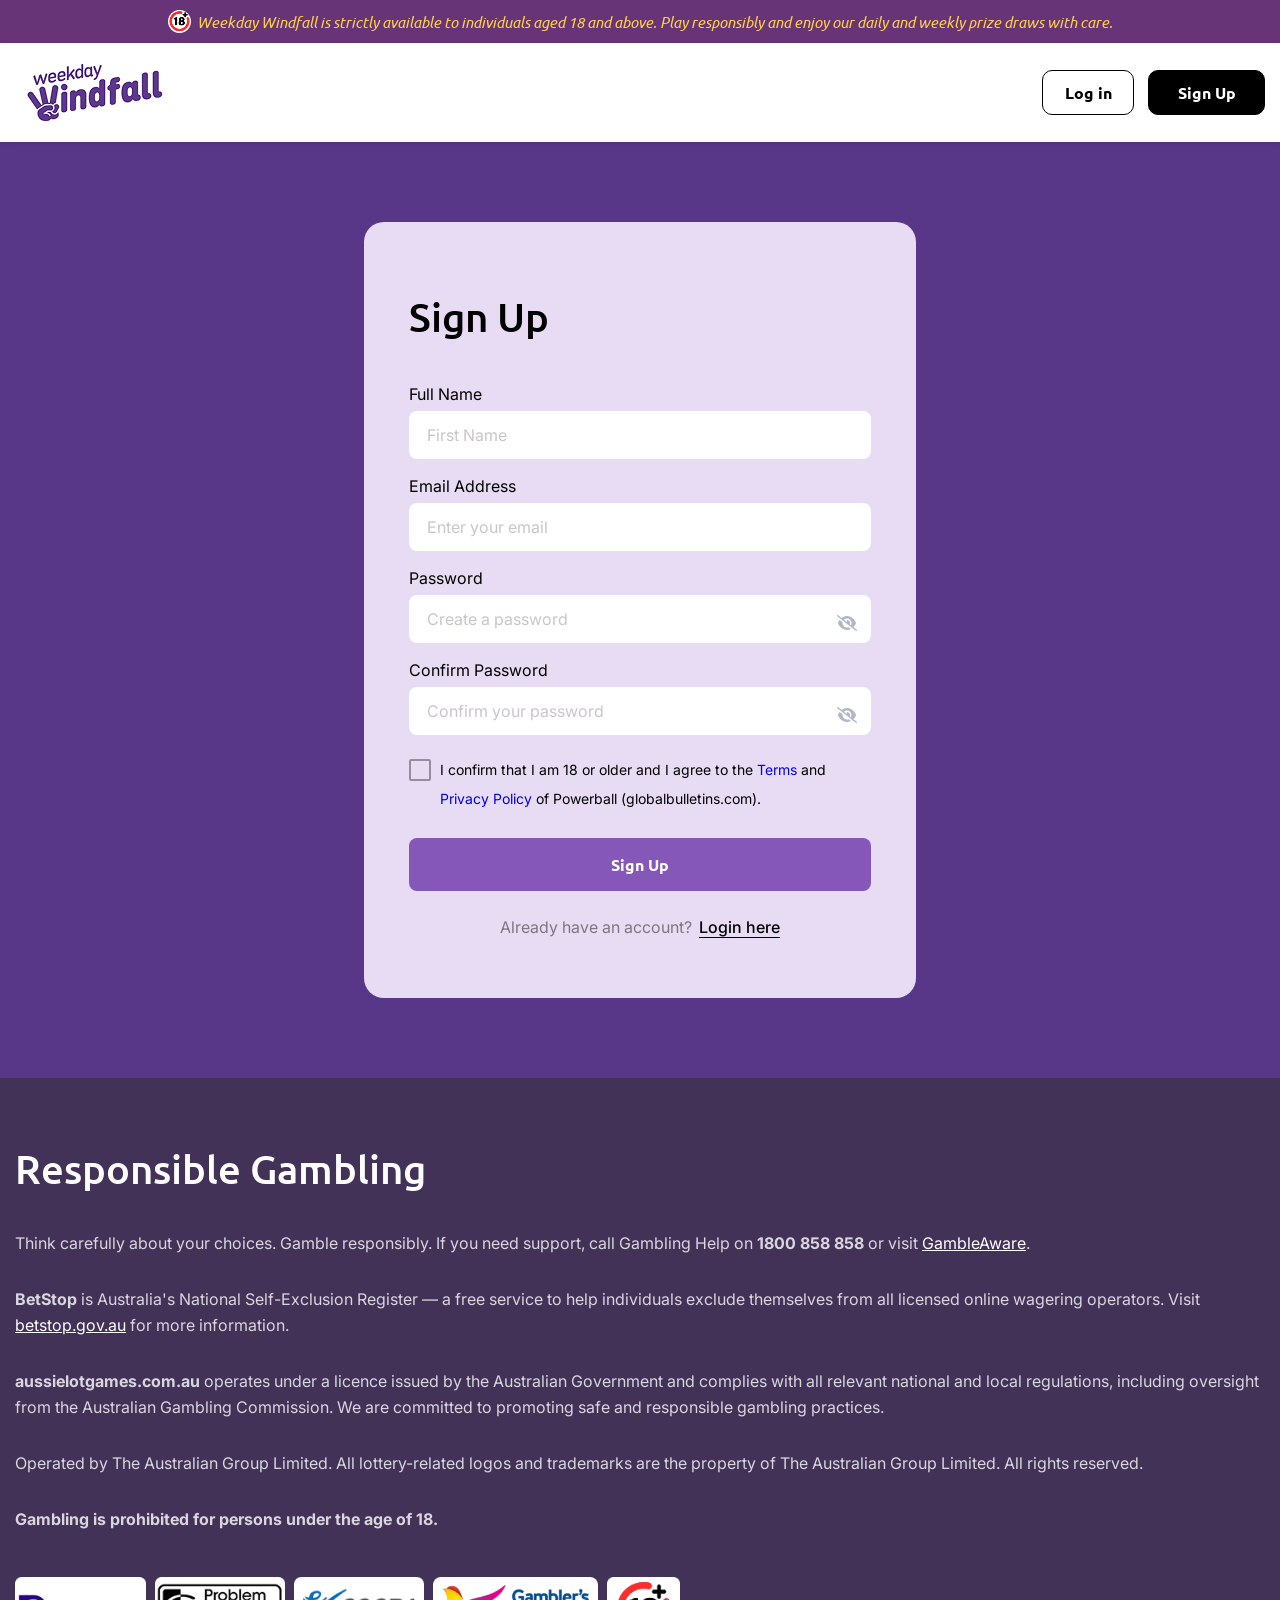
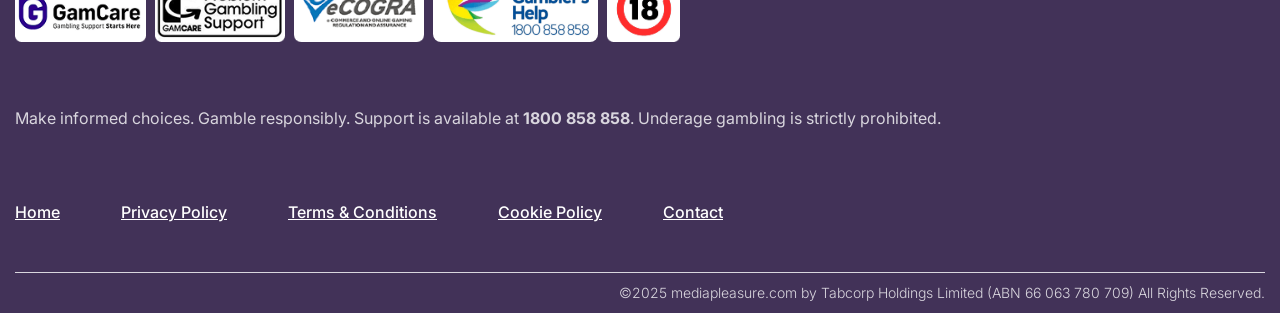
==== register.html @ 14fd894d "first commit" ====
<!DOCTYPE html>
<html lang="en">
	<head>
		<meta charset="UTF-8">
		<meta http-equiv="X-UA-Compatible" content="IE=edge">
		<meta name="viewport" content="width=device-width, initial-scale=1, shrink-to-fit=no">
		<meta name="title" content="Sign Up for Weekday Windfall | Join and Win Daily at MediaPleasure.com">
		<meta name="description" content="Create your Weekday Windfall account on MediaPleasure.com to start winning daily prizes and weekly jackpots. Signing up is easy and takes just a minute!">
		<meta name="keywords" content="Sign up, Join Weekday Windfall, Media Pleasure registration, create account, win daily prizes, weekly jackpots, online lucky draws, instant rewards">
		<meta name="author" content="Media Pleasure Team">
		<meta name="robots" content="index, follow">
		<meta name="language" content="English">
		<meta name="designer" content="Media Pleasure Team - info@mediapleasure.com">
		<meta property="og:type" content="website">
		<meta property="og:url" content="https://mediapleasure.com/signup">
		<meta property="og:title" content="Sign Up for Weekday Windfall | Join and Win Daily at MediaPleasure.com">
		<meta property="og:description" content="Register now and start playing Weekday Windfall to enjoy daily wins and weekly jackpots. Your next big prize could be just a click away!">
		<meta property="og:image" content="https://mediapleasure.com/img/og-image.png">
		<meta name="twitter:card" content="summary_large_image">
		<meta name="twitter:url" content="https://mediapleasure.com/signup">
		<meta name="twitter:title" content="Sign Up for Weekday Windfall | Join and Win Daily at MediaPleasure.com">
		<meta name="twitter:description" content="Join the fun at MediaPleasure.com! Sign up now for Weekday Windfall and enjoy exciting prizes every day.">
		<meta name="twitter:image" content="https://mediapleasure.com/img/og-image.png">
		<title>Sign Up for Weekday Windfall | Join and Win Daily at MediaPleasure.com</title>
		<link rel="shortcut icon" href="img/favicon.png" type="image/x-icon">
		<link rel="stylesheet" href="style.css">
		<link rel="stylesheet" href="css/responsive.css">
	</head>	
	<body>
		<section class="topheader-area">
			<div class="topheader-part">
				<div class="topheader-left">
					<p>
						<img src="img/logo18+.png" alt="18+ icon - Age restriction warning for Weekday Windfall" />
						Weekday Windfall is strictly available to individuals aged 18 and above. Play responsibly and enjoy our daily and weekly prize draws with care.
					</p>
				</div>
			</div>
		</section>
		<header class="header-area">
			<div class="container">
				<div class="header-part">
					<div class="header-logo">
						<a href="index.html"><img src="img/logo.png" alt="Weekday Windfall Official Logo" /></a>
					</div>
					<div class="header-btn">
						<ul>
							<li><a href="logIn.html" title="Access your Weekday Windfall account">Log in</a></li>
							<li><a href="register.html" title="Create a new Weekday Windfall account">Sign Up</a></li>
						</ul>
					</div>
				</div>
			</div>
		</header>
		<section class="form-area">
			<div class="container">
				<div class="formbox">
					<div class="formheading">
					  <h2>Sign Up</h2>
					</div>
				  
					<div class="formpart">
					  <form action="#" method="POST" id="registrationForm">
							<div class="fromitems">
								<div class="fromitem">
								<h5>Full Name</h5>
								<input type="text" name="first name" placeholder="First Name">
							</div>

						  <div class="fromitem">
							<h5>Email Address</h5>
							<input type="email" name="email" id="email" placeholder="Enter your email" required>
						  </div>
						  
						  <h5>Password</h5>
						  <div class="password-container">
							<input type="password" id="passwordInput" placeholder="Create a password" required>
							<button type="button" class="toggle-password" onclick="togglePassword('passwordInput', 'eyeIcon1')">
							  <img id="eyeIcon1" src="img/eyeclose.svg" alt="Show Password">
							</button>
						  </div>
				  
						  <h5>Confirm Password</h5>
						  <div class="password-container">
							<input type="password" id="confirmPasswordInput" placeholder="Confirm your password" required>
							<button type="button" class="toggle-password" onclick="togglePassword('confirmPasswordInput', 'eyeIcon2')">
							  <img id="eyeIcon2" src="img/eyeclose.svg" alt="Show Password">
							</button>
						  </div>
						</div>
				  
						<div class="maincheckbox">
						  <label class="checkboxpart">
							I confirm that I am 18 or older and I agree to the 
							<a href="terms.html" target="_blank">Terms</a> and 
							<a href="privacy-policy.html" target="_blank">Privacy Policy</a> of Powerball (globalbulletins.com).
							<input type="checkbox" id="termsCheckbox" required>
							<span class="checkmark"></span>
						  </label>
						</div>
				  
						<div class="fromitem2">
						  <input type="submit" value="Sign Up" id="submitButton" disabled>
						</div><div class="fromitem3">
							<h6>Already  have an account? <a href="logIn.html">Login here</a></h6>
						</div>
					  </form>
					</div>
				</div>
			</div>
		</section>
		<footer class="footer-area">
			<div class="container">
				<div class="footer-part">
		
					<div class="responsiblegambling-part">
						<h2>Responsible Gambling</h2>
						<p>Think carefully about your choices. Gamble responsibly. If you need support, call Gambling Help on <strong>1800 858 858</strong> or visit <a href="https://responsiblegambling.vic.gov.au" target="_blank" rel="noopener">GambleAware</a>.</p>
						<p><strong>BetStop</strong> is Australia's National Self-Exclusion Register — a free service to help individuals exclude themselves from all licensed online wagering operators. Visit <a href="https://www.betstop.gov.au" target="_blank" rel="noopener">betstop.gov.au</a> for more information.</p>
						<p><strong>aussielotgames.com.au</strong> operates under a licence issued by the Australian Government and complies with all relevant national and local regulations, including oversight from the Australian Gambling Commission. We are committed to promoting safe and responsible gambling practices.</p>
						<p>Operated by The Australian Group Limited. All lottery-related logos and trademarks are the property of The Australian Group Limited. All rights reserved.</p>
						<p><strong>Gambling is prohibited for persons under the age of 18.</strong></p>
					</div>
		
					<div class="footerlogos">
						<ul>
							<li><a href="https://www.gambleaware.org/" target="_blank" rel="noopener"><img src="img/footerlogo3.png" alt="GambleAware Logo" /></a></li>
							<li><a href="https://www.gamcare.org.uk/" target="_blank" rel="noopener"><img src="img/footerlogo2.png" alt="GamCare Logo" /></a></li>
							<li><a href="https://ecogra.org/" target="_blank" rel="noopener"><img src="img/footerlogo5.png" alt="eCOGRA Certified" /></a></li>
							<li><a href="https://gamblershelp.com.au/" target="_blank" rel="noopener"><img src="img/Gamblers-Help.png" alt="Gambler's Help" style="border-radius: 8px;" /></a></li>
							<li><a><img src="img/footerlogo1.png" alt="Main Logo" /></a></li>
						</ul>
					</div> <br><br><br>
		
					<div class="responsiblegambling-part">
						<p>Make informed choices. Gamble responsibly. Support is available at <strong>1800 858 858</strong>. Underage gambling is strictly prohibited.</p>
					</div>
		
					<div class="footer-nav">
						<ul>
							<li><a href="index.html">Home</a></li>
							<li><a href="privacypolicy.html">Privacy Policy</a></li>
							<li><a href="terms&conditions.html">Terms & Conditions</a></li>
							<li><a href="cookiepolicy.html">Cookie Policy</a></li>
							<li><a href="mailto:info@mediapleasure.com">Contact</a></li>
						</ul>
					</div>
		
				</div>
		
				<div class="footer-copyright">
					<p>©2025 mediapleasure.com by Tabcorp Holdings Limited (ABN 66 063 780 709) All Rights Reserved.</p>
				</div>
			</div>
		</footer>
		<script src="https://cdnjs.cloudflare.com/ajax/libs/jquery/3.7.1/jquery.js"></script>
		<script src="js/scripts.js"></script>
		<script>
		function togglePassword(inputId, iconId) {
		const passwordInput = document.getElementById(inputId);
		const eyeIcon = document.getElementById(iconId);
		if (passwordInput.type === "password") {
		passwordInput.type = "text";
		eyeIcon.src = "img/eye.svg";  // Change to "eyeclose.svg"
		} else {
		passwordInput.type = "password";
		eyeIcon.src = "img/eyeclose.svg";  // Change back to "eye.svg"
		}
		}
		</script>
		<script>
			// Toggle password visibility
			function togglePassword(inputId, iconId) {
				const passwordInput = document.getElementById(inputId);
				const eyeIcon = document.getElementById(iconId);
				if (passwordInput.type === "password") {
					passwordInput.type = "text";
					eyeIcon.src = "img/eye.svg";  // Change to "eye.svg"
				} else {
					passwordInput.type = "password";
					eyeIcon.src = "img/eyeclose.svg";  // Change back to "eyeclose.svg"
				}
			}
		
			// Enable/Disable submit button based on form validation
			document.getElementById('registrationForm').addEventListener('input', function() {
				const email = document.getElementById('email').value;
				const password = document.getElementById('passwordInput').value;
				const confirmPassword = document.getElementById('confirmPasswordInput').value;
				const termsChecked = document.getElementById('termsCheckbox').checked;
				const submitButton = document.getElementById('submitButton');
		
				// Enable submit button only if:
				// - Email is valid
				// - Passwords match
				// - Terms checkbox is checked
				if (email && password && confirmPassword && password === confirmPassword && termsChecked) {
					submitButton.disabled = false;
				} else {
					submitButton.disabled = true;
				}
			});
		
			// Form submission redirect to the home page
			document.getElementById('registrationForm').addEventListener('submit', function(event) {
				event.preventDefault();  // Prevent default form submission
				window.location.href = "index.html";  // Redirect to the home page
			});
		</script>
		
	</body>
</html>
---- style.css ----
@import url('https://fonts.googleapis.com/css2?family=Inter:ital,opsz,wght@0,14..32,100..900;1,14..32,100..900&family=Ubuntu:ital,wght@0,300;0,400;0,500;0,700;1,300;1,400;1,500;1,700&display=swap');

* {
    padding: 0;
    margin: 0;
    list-style-type: none;
}

body {	
    font-family: "Ubuntu", sans-serif;
    font-size: 16px;
    font-weight: 400;    
	background: #fff;
	color: #333333;	
}

a,a:hover {
    text-decoration: none;
}

ul {
    list-style-type: none;
    padding: 0;
    margin: 0;
}

::selection {
    color: white; 
    background: #ff7675;
}

::-webkit-selection {
    color: white; 
    background: #ff7675;
}

::-moz-selection {
    color: white; 
    background: #ff7675;
}


/*--- topheader-area start ---*/
.topheader-area {
   background-color: #663477;
   padding: 10px 0;
}


.topheader-left {
    display: flex;
    align-items: center;
    justify-content: center;   
}

.topheader-left p {

color: #FFCF4A;

font-size: 15px;

margin: 0;

font-weight: 500;

text-align: center;

display: flex;

align-items: center;

justify-content: center;

font-style: italic;
}

.topheader-left p img {
    width: 23px;
    height: 23px;
    display: block;
    margin-right: 6px;
}


/*--- header-area start ---*/
.header-area {
    background-color: #fff;
    padding: 7px 0;
    position: relative;
    box-shadow: 0px 2px 5px rgba(0, 0, 0, 0.1);
}

.header-part {
    display: flex;
    align-items: center;
    justify-content: space-between;
}

.header-logo img {
    display: block;
    max-width: 100%;
}


.header-btn ul {
    padding: 0;
    margin: 0;
    list-style-type: none;
    text-align: right;
}

.header-btn ul li {
    display: inline-block;
    padding-left: 10px;
}


.header-btn ul li:nth-child(1) a {
    color: #000000;
    font-size: 16px;
    font-weight: bold;
    width: 90px;
    height: 43px;
    display: block;
    background-color: #00000000;
    border: 1px solid #000;
    text-align: center;
    line-height: 43px;
    border-radius: 10px;
    transition: 0.3s all ease;
}

.header-btn ul li:nth-child(1) a:hover {
    background-color: #000;
    color: #fff;
}


.header-btn ul li:nth-child(2) a {
    color: #fff;
    font-size: 16px;
    font-weight: bold;
    width: 115px;
    height: 43px;
    display: block;
    background-color: #000000;
    border: 1px solid #000000;
    text-align: center;
    line-height: 43px;
    border-radius: 10px;
    transition: 0.3s all ease;
}

.header-btn ul li:nth-child(2) a:hover {
    background-color: #8457b9;
    color: #fff;
    border: 1px solid #8457b9;
}



.container {
    max-width: 1280px;
    display: block;
    margin: auto;
    padding: 0 15px;
}

.topbg {
    position: absolute;
    right: 0;
    top: 0;
    max-width: 100%;   
}


.header-btn {
    position: relative;
    z-index: 9999;
}


/*--- hero-area start --*/
.hero-area {
  background-color: #fff;
  padding: 80px 0;
}

.heropartbg {
    background-image: url("img/bgheroimg.png");
    background-repeat: no-repeat;
    background-size: cover;
    background-position: center;
    border-radius: 30px;
}

.heropart {
    background-image: url("img/heroimg.png");
    background-repeat: no-repeat;
    background-size: cover;
    background-position: center;
    padding: 60px;
    padding-top: 80px;
    border-radius: 30px;
    text-align: center;
}

.heropart h1 {
    color: #262626;
    font-size: 70px;
    font-weight: 500;
    margin: 0;
    line-height: 84px;
    padding-bottom: 40px;
    background: linear-gradient(to right, #e2e2e2 0%, #dedede 33%, #dedede 100%);
    -webkit-background-clip: text;
    -webkit-text-fill-color: transparent;

}

.heropart p {
     font-family: "Inter", sans-serif;
    color: #fff;
    font-size: 16px;
    font-weight: 300;
    margin: 0;
    line-height: 32px;
}


.heropart a {
    color: #FFFFFF;
    font-size: 16px;
    font-weight: 600;
    text-transform: capitalize;
    padding: 16px 41px;
    display: inline-block;
    border-radius: 10px;
    margin-top: 50px;
    transition: 0.3s all ease;
    background: linear-gradient(106.96deg, #A56DE9 6.63%, #64438C 151.78%);  
}

.heropart a:hover {
    background: linear-gradient(106.96deg, #000 6.63%, #000 151.78%);
    color: #fff;  
}


/*--- footer-area start --*/
.footer-area {
  background-color: #423258;
  padding: 60px 0;
  padding-bottom: 0px;
}

.responsiblegambling-part h2 {
    color: #fefefe;
    font-size: 40px;
    font-weight: 500;
    margin: 0;
    line-height: 62px;
    padding-bottom: 30px;
}

.responsiblegambling-part p {
    font-family: "Inter", sans-serif;
    color: #d9d6de;
    font-size: 16px;
    font-weight: 400;
    margin: 0;
    line-height: 26px;
    padding-bottom: 30px; 
}
.responsiblegambling-part p a{
    color: #fff;
    text-decoration: underline;
}
.footertext {
    padding-top: 35px;
}

.footertext p {
    color: #d9d6de;
    font-size: 16px;
    font-weight: 400;
    line-height: 28px;
}

.footer-nav ul {
    padding: 0;
    margin: 0;
    list-style-type: none;
    padding-top: 40px;
}

.footer-nav ul li {
    display: inline-block;
    padding-right: 57px;
}

.footer-nav ul li:last-child {
    padding-right: 0px;
}

.footer-nav ul li a {
    font-family: "Inter", sans-serif;
    color: #fff;
    font-size: 16px;
    display: block;
    font-weight: 500;
    transition: 0.2s all ease;
    text-decoration: underline;
}

.footer-nav ul li a:hover {
    color: #f7edff;
}

.footerlogos ul {
    padding: 0;
    margin: 0;
    list-style-type: none;
    text-align: left;
    padding-top: 15px;
}

.footerlogos ul li {
    display: inline-block;
    margin-right: 5px;
}

.footerlogos ul li:first-child {
    margin-left: 0px;
}


.footerlogos ul li:last-child {
    margin-right: 0px;
}


.footerlogos ul li a img {
    max-width: 100%;
    display: block;
    margin: auto;
    height: 65px;
}



.footer-copyright {
    border-top: 1px solid #d9d6de;
    padding: 10px 0;
    margin-top: 50px;
}

.footer-copyright p {
    font-family: "Inter", sans-serif;
    color: #d9d6de;
    font-size: 14px;
    text-align: right;
    margin: 0;
    font-weight: 300;
    line-height: 20px;
}



/*--- footer-area start --*/
.faq-area {
  background-color: #F7EDFF;
  padding: 90px 0;
  position: relative;
  padding-top: 260px;
}


.faq-heading {
    padding-bottom: 52px;
}

.faq-heading h2 {
    color: #000000;
    font-size: 40px;
    font-weight: 500;
    line-height: 55px;
    margin: 0;
    text-transform: capitalize;
    text-align: center;
}

.ziehharmonika h3 {
    color: #000000;
    text-align: left;
    font-size: 18px;
    font-weight: 500;
    padding: 20px 25px;
    cursor: pointer;
    margin-top: 0;
    margin-bottom: 13px;
    padding-right: 54px;
    transition: 0.25s all;
    position: relative;
    background-color: #FFFFFF;
    border-radius: 10px;
    text-transform: capitalize;
    
}

.ziehharmonika h3.active {
    margin-bottom: 0px;
    border-radius: 10px 10px 0px 0px;
}

.ziehharmonika h3.alignLeft {
    padding-left: 35px;
}

.ziehharmonika > div {
    color: #000;
    display: none;
    border-radius: 0px;
    font-size: 16px;
    font-weight: 400;
    line-height: 27px;
    text-align: left;
    padding: 16px 25px;
    background-color: #fff;
    margin-bottom: 13px;
    border-radius: 0px 0px 10px 10px;
    padding-top: 0px;
}


.ziehharmonika > div span {
    width: 100%;
    height: 1px;
    background-color: #bb84ff;
    display: block;
    margin-bottom: 20px;
}

.ziehharmonika .arrowDown {
    width: 0;
    height: 0;
    border-style: solid;
    border-width: 13.0px 7.5px 0 7.5px;
    border-color: #272e35 transparent transparent transparent;
    position: absolute;
    bottom: 0;
    left: 40px;
    transition: 0.25s all;
    opacity: 0;
}

.ziehharmonika .collapseIcon {
    position: absolute;
    right: 25px;
    top: 56%;
    font-weight: 300;
    -ms-transform: translate(0, -50%);
    transform: translate(0, -50%);
}
.ziehharmonika .collapseIcon.alignLeft {
    right: initial;
    left: 20px;
}

.ziehharmonika .collapseIcon img {
    max-width: 85%;
}

/*--- playreviews-area start ---*/
.playreviews-area {
    background-color: #fff;
    padding: 90px 0;
    padding-bottom: 0px;
}

.playreviews-hd {
    padding-bottom: 80px;
}


.playreviews-hd h2 {
    color: #000;
    font-size: 40px;
    font-weight: 500;
    margin: 0;
    text-transform: capitalize;
    padding-bottom: 25px;
    text-align: center;
}

.playreviews-hd p {
    font-family: "Inter", sans-serif;
    color: #000;
    font-size: 17px;
    line-height: 32px;
    margin: 0;
    font-weight: 400;
    text-align: center;
}


.playreviews-part {
    display: grid;
    grid-template-columns: repeat(3, 1fr);
    grid-column-gap: 35px;
    justify-content: space-around;
    grid-row-gap: 35px;
    margin-bottom: -124px;
    position: relative;
    z-index: 9; 
}


.reviewsbox {
    position: relative;
    background: #fff;
    border-radius: 15px;
    padding: 30px 30px;
    overflow: hidden;
    box-sizing: border-box;
    border: 1px solid #e1e1e1;
    width: 100%;
    padding-bottom: 40px;
}


.reviewsuser {
    display: flex;
    align-items: center;
}

.reviewsuser-img {
    width: 70px;
    height: 70px;
    border-radius: 50%;
    margin-right: 18px;
}

.reviewsuser-img img {
    width: 100%;
    height: 100%;
    object-fit: cover;
}

.reviewsuser-hd h2 {
    font-family: "Inter", sans-serif;
    color: #000000;
    font-size: 18px;
    margin: 0;
    font-weight: 600;
}

.reviewsbox-rating p {
    font-family: "Inter", sans-serif;
    color: #000000;
    font-size: 18px;
    font-weight: 500;
    margin: 0;
    display: flex;
    align-items: center;
    padding-top: 21px;
    padding-bottom: 23px;
}

.reviewsbox-rating p img {
    max-width: 100%;
    height: 22px;
    display: block;
    margin-left: 8px;    
}

.reviewsboxoitem-text p {
    font-family: "Inter", sans-serif;
    color: #000000;
    font-size: 16px;
    margin: 0;
    line-height: 27px;    
}

/*--- lifeLotteryoe-area start---*/
.lifeLotteryoe-area {
   background-color: #F7EDFF;
   padding: 80px 0;
   padding-bottom: 120px;
}



.lifeLotteryoe-left {
    padding-bottom: 80px;
}

.lifeLotteryoe-left h2 {
    color: #000000;
    font-size: 40px;
    font-weight: 500;
    line-height: 55px;
    margin: 0;
    text-transform: capitalize;
    padding-bottom: 40px;
    text-align: center;
}

.lifeLotteryoe-box {
    padding: 0 103px;
}

.lifeLotteryoe-left p {
    font-family: "Inter", sans-serif;
    color: #000000;
    font-size: 16px;
    line-height: 28px;
    margin: 0;
    font-weight: 400; 
    text-align: center;  
}

.lifeLotteryoe-boxs {
    display: grid;
    grid-template-columns: repeat(3, 1fr);
    grid-column-gap: 30px;
    justify-content: space-around;
    grid-row-gap: 30px;    
}


.lifeLotteryoeitem {
    position: relative;
    padding: 22px 25px;
    background: #fff;
    border-radius: 15px;
    height: 140px;
    box-sizing: border-box;
    display: grid;
    align-items: center;
    overflow: hidden;
    padding-right: 60px;
}

.lifeLotteryoeitem h3 {
    color: #000000;
    font-size: 20px;
    font-weight: 600;
    margin: 0;
    line-height: 30px;
}

.lifeLotteryoeitem p {
    color: #6e6565;
    font-size: 16px;
    font-weight: 400;
    margin: 0;
    line-height: 25px;
    padding-top: 7px;
}

.lifeLotteryoeitem img {
    position: absolute;
    right: 7px;
    bottom: 0;
    max-width: 100%;
    height: 103px;  
}

/*--- latesthotrls-area start---*/
.latesthotrls-area {
    background-color: #F8F9FA;
    padding: 90px 0;
    padding-top: 120px;
}

.latesthotrlsleft-text {
    border: none;
    border-radius: 0;
    padding: 0;
    box-sizing: border-box;
    height: initial;
}

.latesthotrls-part {
    display: flex;
    gap: 40px;
}

.latesthotrls-left {
    width: 60%;
}

.latesthotrls-right {
    width: 40%;
}

.latesthotrlsleft-text {
    border: none;
    border-radius: 0;
    padding: 0;
    box-sizing: border-box;
    background-color: #F8F9FA;
    height: initial;
}

.latesthotrlsleft-text h2 {
    color: #000;
    font-size: 40px;
    font-weight: 500;
    margin: 0;
    line-height: 50px;
    text-transform: capitalize;
    padding-bottom: 35px;  
}

.latesthotrlsleft-text p {
    font-family: "Inter", sans-serif;
    color: #000000;
    font-size: 16px;
    margin: 0;
    font-weight: 400;
    line-height: 30px;
    padding-bottom: 25px;    
}


.latesthotrlsrt-box {
    display: grid;
    grid-template-columns: repeat(1, 1fr);
    justify-content: space-around;
    grid-row-gap: 30px;    
}


.latesthotrlsrt-item {
    display: block;
    border-radius: 20px;
    padding: 32px 50px;
    box-sizing: border-box;
    background-color: #562285;
}

.latesthotrlsrt-text h2 {
    color: #fff;
    font-size: 30px;
    font-weight: bold;
    line-height: 35px;
}

.latesthotrlsrt-text p {
    font-family: "Inter", sans-serif;
    color: #fff;
    font-size: 16px;
    margin: 0;
    font-weight: 400;
    line-height: 30px;
    padding-top: 10px;
}

.latesthotrlsrt-right ul {
    padding: 0;
    margin: 0;
    list-style-type: none;
    padding-top: 20px;
}

.latesthotrlsrt-right ul li {
    color: #000;
    font-size: 16px;
    font-weight: bold;
    display: inline-block;
    border: 2px solid #fff;
    width: 40px;
    height: 40px;
    line-height: 40px;
    text-align: center;
    border-radius: 50%;
    background-color: #fff;
    margin-right: 8px;
}

.latesthotrlsrt-right ul li:last-child {
    margin-right: 0px;
}

.latesthotrlsrt-right ul li.active {
    border: 2px solid #fff;
    background-color: #ffffff00;
    color: #fff;
}


.bmheroleft {
    display: none;
}

.latesthotrlsrt-itembg {
    background-color: #7B5D9F;
}

/*--- newherott-area start---*/
.newherott-area {
    background-color: #fff;
    padding: 80px 0 70px 0px;
}


.newhero-heading {
    padding-bottom: 90px;
}

.newhero-heading h2 {
    color: #000;
    font-size: 45px;
    font-weight: 500;
    margin: 0;
    line-height: 48px;
    padding-bottom: 25px;
}

.newhero-heading p {
    font-family: "Inter", sans-serif;
    color: #000000;
    font-size: 20px;
    font-weight: 400;
    margin: 0;   
}


.newheroitem1 {
    padding-bottom: 30px;
}

.newheroitem1 h3 {
    font-family: "Inter", sans-serif;
    color: #000000;
    font-size: 24px;
    font-weight: 600;
    line-height: 28px;
    padding-bottom: 25px;    
}

.newheroitem1 h5 {
    font-family: "Inter", sans-serif;
    color: #000000;
    font-size: 18px;
    margin: 0;
    line-height: 28px;
    font-weight: 400;
    padding-bottom: 20px;    
}

.newheroitem1 p {
    font-family: "Inter", sans-serif;
    color: #000000;
    font-size: 18px;
    margin: 0;
    line-height: 28px;
    font-weight: 400;
    padding-bottom: 15px;
}



/*--- joinwinners-area start --*/
.joinwinners-area {
  background-color: #fff;
  padding: 90px 0;
  padding-bottom: 0px;
}


.joinwinners-part {
    display: flex;
    align-items: center;
    gap: 30px;
    background-image: url(img/bg1.png);
    background-repeat: no-repeat;
    background-size: cover;
    background-position: center;
    border-radius: 25px;
    box-sizing: border-box;
    padding: 35px 50px;

}

.joinwinners-left {
    width: 70%;
}

.joinwinners-right {
    width: 30%;
}

.joinwinners-left h2 {
    color: #FFCF4A;
    font-size: 35px;
    font-weight: bold;
    margin: 0;
    line-height: 40px;
    padding-bottom: 26px;
}

.joinwinners-left h6 {
    color: #fff;
    font-size: 21px;
    font-weight: 500;
    margin: 0;
    padding-bottom: 25px   
}

.joinwinners-left p {
    font-family: "Inter", sans-serif;
    color: #FFFFFF;
    font-size: 16px;
    margin: 0;
    font-weight: 300;
    line-height: 30px;    
}


.joinwinners-left a {
    color: #fff;
    font-size: 16px;
    font-weight: bold;
    width: 158px;
    height: 48px;
    display: block;
    background: #9B74D3;
    line-height: 48px;
    text-align: center;
    border-radius: 10px;
    margin-top: 29px;
    transition: 0.3s all ease;    
}

.joinwinners-left a:hover {
    background-color: #fff;
    color: #000;
}

.joinwinners-right img {
    max-width: 100%;
    display: block;
    margin: auto;
    height: 269px;
}


/*--- form-area start ---*/
.form-area {
    background-color: #583788;
    padding: 80px 0;
}
.formbox {
    width: 552px;
    display: block;
    margin: auto;
    border-radius: 20px;
    background-color: #f7edffe8;
    padding: 70px 45px;
    box-sizing: border-box;
    padding-bottom: 60px;
}

.formheading {
    padding-bottom: 45px;
}

.formheading h2 {
    color: #000;
    font-size: 40px;
    font-weight: 500;
}

.fromitems h5 {
    font-family: "Inter", sans-serif;
    color: #ffffff61;
    font-size: 16px;
    line-height: 24px;
    margin: 0;
    font-weight: 300;
    padding-bottom: 10px;
}


.formpart input {
    font-family: "Inter", sans-serif;
    color: #c9c5cc;
    font-size: 16px;
    font-weight: 400;
    width: 100%;
    padding: 14px 18px;
    box-sizing: border-box;
    border-radius: 8px;
    margin-bottom: 20px;
    background-color: #fff;
    border: none;
    outline: none;
}

.formpart input::placeholder {
   font-family: "Inter", sans-serif;
   color: #c9c5cc;
   font-size: 16px;
   font-weight: 400;
}

.formpart input[type="submit"] {
    font-family: "Ubuntu", sans-serif;
    color: #fff;
    font-size: 16px;
    font-weight: 600;
    cursor: pointer;
    transition: 0.3s all ease;
    background-color: #8457B9;
    margin-bottom: 0px;
    padding: 16px 18px;
}

.formpart input[type="submit"]:hover {
    background-color: #000;
    color: #fff;
}

.fromitems h5 {
    color: #000;
    font-size: 16px;
    line-height: 14px;
    margin: 0;
    font-weight: 400; 
}
.fromitems {
    padding-bottom: 0px;
}


.fromitem3 {
    padding-top: 25px;
}

.fromitem3 h6 {
    font-family: "Inter", sans-serif;
    color: #7c7780;
    font-size: 16px;
    line-height: 22px;
    margin: 0;
    font-weight: 400;
    text-align: center;  
}

.fromitem3 h6 a {
    color: #000;
    font-weight: 500;
    border-bottom: 1px solid #000;
    margin-left: 3px;
    transition: 0.3s all ease;
}


.fromitem3 h5 {
    color: #ffffff80;
    font-size: 16px;
    line-height: 22px;
    margin: 0;
    font-weight: 300;
    text-align: center;
    padding-top: 10px; 
}

.fromitem3 h5 a {
    color: #C39804;
    border-bottom: 1px solid #C39804;
    margin-left: 3px;
    transition: 0.3s all ease;

}

.fromitem3 h5 a:hover {
  color: #fff;
  border-bottom: 1px solid #fff;
}



.maincheckbox {
    padding-bottom: 45px;
}


.checkboxpart {
    font-family: "Inter", sans-serif;
    display: block;
    position: relative;
    padding-left: 31px;
    cursor: pointer;
    -webkit-user-select: none;
    -moz-user-select: none;
    -ms-user-select: none;
    user-select: none;
    color: #000;
    font-size: 14px;
    line-height: 29px;
    font-weight: 400;
}

.checkboxpart input {
  position: absolute;
  opacity: 0;
  cursor: pointer;
  height: 0;
  width: 0;
}

.checkmark {
    position: absolute;
    top: 4px;
    left: 0;
    height: 18px;
    width: 18px;
    background-color: #ffffff00;
    border: 2px solid #948e99;
    border-radius: 2px;
}

.checkmark:after {
  content: "";
  position: absolute;
  display: none;
}

.checkboxpart input:checked ~ .checkmark:after {
  display: block;
}

.checkboxpart .checkmark:after {
    left: 7px;
    top: 2px;
    width: 3px;
    height: 9px;
    border: solid #8457B9;
    border-width: 0 2px 2px 0;
    -webkit-transform: rotate(45deg);
    -ms-transform: rotate(45deg);
    transform: rotate(45deg);
}

.password-container {
    position: relative;
    display: flex;
    align-items: center;
}
.password-container input {
   padding-right: 40px;
   width: 100%;
}
.toggle-password {
    position: absolute;
    right: 12px;
    cursor: pointer;
    background: none;
    border: none;
    width: 24px;
    height: 24px;
    top: 17px;
}
.toggle-password img {
filter: brightness(0) saturate(100%) invert(43%) sepia(16%) saturate(1918%) hue-rotate(225deg) brightness(90%) contrast(92%);
    width: 20px;
    height: 20px;
}

.maincheckbox {
    padding-bottom: 25px;
}


.main2box {
    display: flex;
    align-items: center;
    justify-content: space-between;
    padding-bottom: 25px;
}


.forgotps p {
    margin: 0;
    text-align: right;
}

.forgotps p a {
    font-family: "Inter", sans-serif;
    color: #000;
    font-size: 14px;
    line-height: 14px;
    margin: 0;
    font-weight: 400;
    text-decoration: underline;  
}


.main2box .maincheckbox {
    padding-bottom: 0px;
}


.password-container {
    position: relative;
    display: flex;
    align-items: center;
  }
  .password-container input {
    padding-right: 40px;
    width: 100%;
  }
  .toggle-password {
    position: absolute;
    right: 12px;
    cursor: pointer;
    background: none;
    border: none;
    width: 24px;
    height: 24px;
    top: 17px;
  }
  .toggle-password img {
    filter: brightness(0) saturate(100%) invert(82%) sepia(6%) saturate(507%)
      hue-rotate(183deg) brightness(89%) contrast(90%);
    width: 20px;
    height: 20px;
  }
---- css/responsive.css ----
/*
====================================
Medium Screen - Others
====================================
*/

@media screen and (min-width: 1200px) and (max-width: 1279px) {
.container {
    padding: 0 30px;
}



.bigwinlty-part {
    background-image: initial;
}


.mbbigwinlty-part {
    background-repeat: no-repeat;
    background-position: top;
    background-size: cover;
}

.reviewsbox {
    width: 100%;
}

.footer-nav ul li a {
    font-size: 15px;
}

.footer-nav ul li {
    padding-right: 34px;
}

.footerlogos ul li {
    margin-right: 16px;
}

.footerlogos ul li a img {
    height: 53px;
}

.topbg {
    max-width: 37%;
}

.latesthotrlsleft-text {
    height: 445px;
}

.latesthotrlsrt-item {
    gap: 40px;
    border-radius: 20px;
    padding: 30px 45px;
}

.latesthotrlsrt-right ul li {
    font-size: 16px;
    width: 40px;
    height: 40px;
    line-height: 40px;
    margin-right: 2px;
}

.latesthotrlsrt-text p {
    font-size: 15px;
}

.joinwinners-left p br {
    display: none;
}

}





@media screen and (min-width: 992px) and (max-width: 1199px) {
.container {
    padding: 0 30px;
}

.bigwinlty-part {
    background-image: initial;
}


.mbbigwinlty-part {
    background-repeat: no-repeat;
    background-position: top;
    background-size: cover;
}

.reviewsbox {
    width: 100%;
}

.footer-nav ul li a {
    font-size: 15px;
}

.footer-nav ul li {
    padding-bottom: 39px;
}

.footer-nav ul li {
    padding-right: 35px;
}

.footerlogos ul li {
    margin-right: 3px;
}

.footerlogos ul li a img {
    height: 53px;
}


.topbg {
    position: absolute;
    right: 0;
    top: 0;
    max-width: 48%;
}


.heropart {
    gap: 40px;
}

.lifeLotteryoe-left p {
    text-align: justify;
}

.latesthotrls-part {
    display: block;
}

.latesthotrlsleft-text {
    height: initial;
    margin-bottom: 40px;
}

.latesthotrls-left {
    width: 100%;
}

.latesthotrls-right {
    width: 100%;
}

.givefeedback-btn a {
    font-size: 20px;
    width: 281px;
    height: 54px;
    display: block;
    line-height: 54px;
    margin: auto;
    margin-right: 0;
}

.ziehharmonika > div {
    padding: 16px 30px;
    padding-top: 0px;
}


.newhero-part {
    gap: 60px;
}

.lifeLotteryoe-box {
    padding: 0 10px;
}

.lifeLotteryoe-boxs {
    grid-template-columns: repeat(3, 1fr);
    grid-column-gap: 18px;
}


.lifeLotteryoeitem {
    padding-right: 35px;
}

.latesthotrlsrt-box {
    grid-template-columns: repeat(2, 1fr);
    grid-row-gap: 30px;
    grid-column-gap: 30px;
}

.latesthotrlsrt-item {
    padding: 32px 35px;
}

.joinwinners-left p br {
    display: none;
}

.playreviews-part {
    grid-column-gap: 20px;
}


.reviewsboxoitem-text p {
    font-size: 14px;
    margin: 0;
    line-height: 24px;
}






}

/*
====================================
Small Screen - Tablate
====================================
*/
@media screen and (min-width: 768px) and (max-width: 991px) {

.container {
    padding: 0 30px;
}


.bigwinlty-part {
    background-image: initial;
    display: block;
}

.bigwinlty-left {
    width: 100%;
    margin-bottom: 60px;
}

.mbbigwinlty-part {
    background-position: bottom;
}

.footer-part {
    display: block;
}

.footerlogos ul li {
    margin-right: 20px;
}

.footerlogos ul li a img {
    height: 75px;
}

.footer-nav ul {
    text-align: left;
    padding-top: 50px;
    padding-bottom: 0px;
}

.footer-nav ul li {
    display: inline-block;
    padding-bottom: 0px;
    margin: 0 0px;
}

.topbg {
    position: absolute;
    right: 0;
    top: 0;
    max-width: 58%;
}

.heropart {
    display: block;
}

.latesthotrls-part {
    display: block;
}

.latesthotrls-left {
    width: 100%;
    margin-bottom: 50px;
}

.latesthotrlsleft-text {
    height: initial;
}

.latesthotrls-right {
    width: 100%;
}

.latesthotrlsrt-item {
    padding: 30px;
    gap: 30px;
}

.latesthotrlsrt-right ul li {
    font-size: 16px;
    width: 38px;
    height: 38px;
    line-height: 38px;
    margin-right: 2px;
}

.latesthotrlsrt-right ul {
    text-align: center;
}

.reviewsbox {
    width: 100%;
}

.playreviews-area {
    padding: 80px 0;
}

.faq-heading h2 br {
    display: none;
}

.ziehharmonika > div {
    font-size: 15px;
    line-height: 27px;
    padding: 16px 30px;
    padding-top: 3px;
}

.footerlogos ul {
    padding-top: 0px;
}

.newhero-heading h2 {
    font-size: 40px;
    line-height: 41px;
    padding-bottom: 25px;
}

.newhero-heading p {
    font-size: 16px;
}

.newheroitem1 h3 {
    font-size: 20px;
    line-height: 28px;
    padding-bottom: 18px;
}

.newheroitem1 p {
    font-size: 16px;
}

.newheroitem1 h5 {
    font-size: 16px;
    line-height: 28px;
    padding-bottom: 18px;
}

.heropart h1 {
    font-size: 60px;
    line-height: 75px;
}


.lifeLotteryoe-left h2 {
    font-size: 30px;
}

.lifeLotteryoe-box {
    padding: 0 0px;
}


.lifeLotteryoe-boxs {
    grid-template-columns: repeat(2, 1fr);
}


.lifeLotteryoe-area {
    padding-bottom: 80px;
}


.latesthotrlsrt-text h2 {
    text-align: center;
}

.latesthotrlsrt-text p {
    text-align: center;
}


.joinwinners-left {
    width: 60%;
}

.joinwinners-right {
    width: 40%;
}

.joinwinners-left p br {
    display: none;
}

.joinwinners-right img {
    height: 250px;
}

.playreviews-hd p br {
    display: none;
}

.playreviews-part {
    grid-template-columns: repeat(2, 1fr);
    grid-column-gap: 25px;
    grid-row-gap: 25px;
    margin-bottom: 0px;
}

.playreviews-hd {
    padding-bottom: 40px;
}

.faq-area {
    padding: 90px 0;
    padding-top: 90px;
}



}



/*
====================================
Xtra Small Screen - Small Mobile
====================================
*/
@media screen and (max-width: 767px) {

.topheader-area {
    padding: 5px 10px;
}

.topheader-left p {
    font-size: 10px;
    margin: 0;
    font-weight: 600;
    display: flex;
    text-align: left;
    line-height: 13px;
}

.ziehharmonika > div {
    font-size: 14px;
    line-height: 24px;
    padding: 13px 16px;
    padding-top: 0px;
}


.header-btn ul li a {
    font-size: 13px;
    width: 70px;
    height: 38px;
    line-height: 38px;
    font-weight: 600;

}

.header-btn ul li {
    padding-left: 5px;
}

.header-logo {
    width: 30%;
}

.header-btn {
    width: 70%;
}

.header-btn ul li:nth-child(2) a {
    width: 80px;
    height: 36px;
    line-height: 36px;
}

.header-btn ul li:nth-child(1) a {
    font-size: 12px;
    height: 36px;
    line-height: 36px;
    width: 70px;
}

.header-btn ul li:nth-child(2) a {
    font-size: 12px;
}



.header-logo img {
    display: block;
    max-width: 100%;
}

.playreviews-area {
    padding: 60px 0;
    padding-bottom: 35px;
}

.reviewsbox {
    padding: 35px 20px;
    width: 100%;
    border: 1px solid #aaaaaa66;
}

.playreviews-right {
    width: 100%;
    position: relative;
}

.faq-area {
    position: relative;
}


.ziehharmonika h3 {
    font-size: 16px;
    padding: 17px 16px;
    margin-bottom: 10px;
}

.ziehharmonika .collapseIcon img {
    max-width: 76%;
}

.ziehharmonika .collapseIcon {
    right: 12px;
}

.faq-heading h2 {
    font-size: 21px;
    line-height: 40px;
}

.faq-heading {
    padding-bottom: 25px;
}

.footer-area {
    padding: 40px 0;
    padding-bottom: 0px;
}

.footer-part {
    display: block;
}

.footertext {
    padding-top: 0px;
}

.footertext p {
    font-size: 14px;
    font-weight: 400;
    line-height: 27px;
    padding-bottom: 12px;
}

.footertext p br {
    display: none;
}

.footerlogos ul {
    padding-top: 15px;
    text-align: left;
    padding-bottom: 35px;
}

.footerlogos ul li {
    display: inline-block;
    margin-right: 2px;
    padding-bottom: 0px;
}

.footerlogos ul li a img {
    max-width: 100%;
    display: block;
    margin: auto;
    height: 37px;
}

.footer-nav ul {
    padding-top: 25px;
    padding-bottom: 0px;
}

.footer-nav ul li {
    display: inline-block;
    padding-right: 8px;
    padding-bottom: 25px;
}

.footer-nav ul li a {
    font-size: 14px;
}

.footer-copyright {
    padding: 12px 5px;
    margin-top: 10px;
}

.footer-copyright p {
    font-size: 12px;
}

.rbmeftpd-right p a {
    font-size: 12px;
}

.topbg {
    position: absolute;
    right: 0;
    top: 0;
    max-width: 80%;
}

.container {
    padding: 0 16px;
}


.hero-area {
    padding: 40px 0;
}

.heropart {
    display: block;
}

.lifeLotteryoe-area {
    padding: 40px 0;
}

.lifeLotteryoe-left h2 {
    font-size: 22px;
    line-height: 30px;
    padding-bottom: 15px;
}

.lifeLotteryoe-box {
    padding: 0 0px;
}

.lifeLotteryoe-left p {
    font-size: 14px;
    line-height: 28px;
    margin: 0;
    text-align: center;
}

.lifeLotteryoe-left {
    padding-bottom: 40px;
}

.lifeLotteryoeitem {
    padding: 20px 15px;
    border-radius: 15px;
    height: 106px;
    padding-right: 15px;
}

.lifeLotteryoeitem h3 {
    font-size: 17px;
    margin: 0;
    line-height: 26px;
}

.lifeLotteryoeitem p {
    font-size: 12px;
    line-height: 20px;
    padding-top: 0px;
}

.lifeLotteryoe-boxs {
    grid-row-gap: 20px;
    grid-template-columns: repeat(1, 1fr);
}

.lifeLotteryoeitem img {
    height: 80px;
}

.latesthotrls-area {
    padding: 40px 0;
}

.latesthotrls-part {
    display: block;
}

.latesthotrls-left {
    width: 100%;
    margin-bottom: 0px;
}

.latesthotrlsleft-text {
    height: initial;
}

.latesthotrlsleft-text h2 {
    font-size: 24px;
    margin: 0;
    line-height: 39px;
    padding-bottom: 12px;
}

.latesthotrlsleft-text p {
    font-size: 14px;
    font-weight: 400;
    line-height: 25px;
}

.latesthotrls-right {
    width: 100%;
}

.latesthotrlsrt-item {
    display: block;
    border-radius: 15px;
    padding: 30px 15px;
    height: initial;
}

.latesthotrlsrt-text {
    width: 100%;
    margin-bottom: 18px;
}

.latesthotrlsrt-right {
    width: 100%;
}

.latesthotrlsrt-text h2 {
    font-size: 20px;
    line-height: 30px;
    text-align: center;
}

.latesthotrlsrt-text p {
    font-size: 14px;
    line-height: 24px;
    padding-top: 8px;
    text-align: center;
}


.latesthotrlsrt-right ul li {
    font-size: 13px;
    width: 27px;
    height: 27px;
    line-height: 27px;
    margin-right: 0px;
    margin: 0 1px;
}

.latesthotrlsrt-right ul {
    text-align: center;
    padding-top: 0px;
}

.latesthotrlsrt-box {
    grid-row-gap: 25px;
}

.responsiblegambling-part h2 {
    font-size: 25px;
    line-height: 35px;
    padding-bottom: 20px;
}


.responsiblegambling-part p {
    font-size: 14px;
    font-weight: 400;
    margin: 0;
    line-height: 23px;
    padding-bottom: 15px;
}

.responsiblegambling-part p br {
    display: none;
}

.popupform-hd h2 {
    font-size: 28px;
}

.popupform-hd {
    padding-bottom: 18px;
}

.newherott-area {
    padding: 40px 0;
}


.newhero-right {
    width: 100%;
}

.newhero-heading h2 {
    font-size: 30px;
    line-height: 35px;
    padding-bottom: 16px;
}

.newhero-heading p {
    font-size: 16px;
}


.newhero-heading {
    padding-bottom: 40px;
}

.newheroitem1 h3 {
    font-size: 18px;
    font-weight: 600;
    line-height: 25px;
    padding-bottom: 14px;
}

.newheroitem1 p {
    font-size: 15px;
    margin: 0;
    line-height: 25px;
    font-weight: 400;
}

.newheroitem1 p br {
    display: none;
}

.newheroitem1 h5 {
    font-size: 15px;
    line-height: 25px;
    font-weight: 400;
    padding-bottom: 10px;
}

.heropart {
    background-image: inherit;
    padding: 80px 20px;
    padding-top: 80px;
    border-radius: 20px;
}

.heropart h1 {
    font-size: 39px;
    line-height: 52px;
    padding-bottom: 18px;
}

.heropart p br {
    display: none;
}

.heropart p {
    font-size: 12px;
    line-height: 25px;
}

.heropart a {
    font-size: 14px;
    padding: 10px 25px;
    border-radius: 10px;
    margin-top: 22px;
}


.joinwinners-area {
    padding: 45px 0;
    padding-bottom: 0px;
}

.joinwinners-part {
    display: block;
    border-radius: 20px;
    box-sizing: border-box;
    padding: 40px 25px;
}

.joinwinners-left {
    width: 100%;
}

.joinwinners-right {
    width: 100%;
    margin-top: 50px;
}

.joinwinners-left h2 {
    font-size: 25px;
    line-height: 35px;
    padding-bottom: 12px;
}

.joinwinners-left h6 {
    font-size: 16px;
    padding-bottom: 15px;
    line-height: 26px;
}

.joinwinners-left p {
    font-size: 14px;
    margin: 0;
    font-weight: 300;
    line-height: 22px;
}

.joinwinners-left a {
    font-size: 14px;
    font-weight: bold;
    width: 130px;
    height: 40px;
    display: block;
    line-height: 40px;
    text-align: center;
    border-radius: 10px;
    margin-top: 25px;
}

.joinwinners-right img {
    height: 240px;
}

.playreviews-hd h2 {
    font-size: 25px;
    padding-bottom: 18px;
    text-align: center;
}

.playreviews-hd p br {
    display: none;
}

.playreviews-hd p {
    font-size: 14px;
    line-height: 23px;
    font-weight: 400;
}

.playreviews-hd {
    padding-bottom: 35px;
}


.playreviews-part {
    grid-template-columns: repeat(1, 1fr);
    grid-column-gap: 29px;
    grid-row-gap: 22px;
    margin-bottom: -204px;
}

.reviewsboxoitem-text p {
    font-size: 14px;
    margin: 0;
    line-height: 24px;
}

.reviewsbox-rating p {
    font-size: 16px;
    padding-top: 21px;
    padding-bottom: 23px;
}

.reviewsbox-rating p img {
    height: 20px;
    display: block;
    margin-left: 8px;
    padding-top: 1px;
}

.faq-area {
    padding-top: 215px;
    padding-bottom: 40px;
}

.form-area {
    padding: 40px 0px;
    padding-top: 40px;
}

.formbox {
    width: 100%;
    display: block;
    margin: auto;
    padding: 40px 20px;
    padding-bottom: 40px;
    border-radius: 15px;
}

.checkboxpart br {
    display: none;
}

.formheading h2 {
    font-size: 34px;
}

.fromitems p {
    font-size: 12px;
}

.checkboxpart {
    user-select: none;
    font-size: 12px;
}

.fromitem3 h6 {
    font-size: 12px;
    line-height: 20px;
}

.fromitem3 {
    padding-top: 14px;
}

.maincheckbox {
    padding-bottom: 40px;
}

.forgotps p a {
    font-size: 12px;
    line-height: 14px;
}

.fromitems h5 {
    font-size: 14px;
}




}
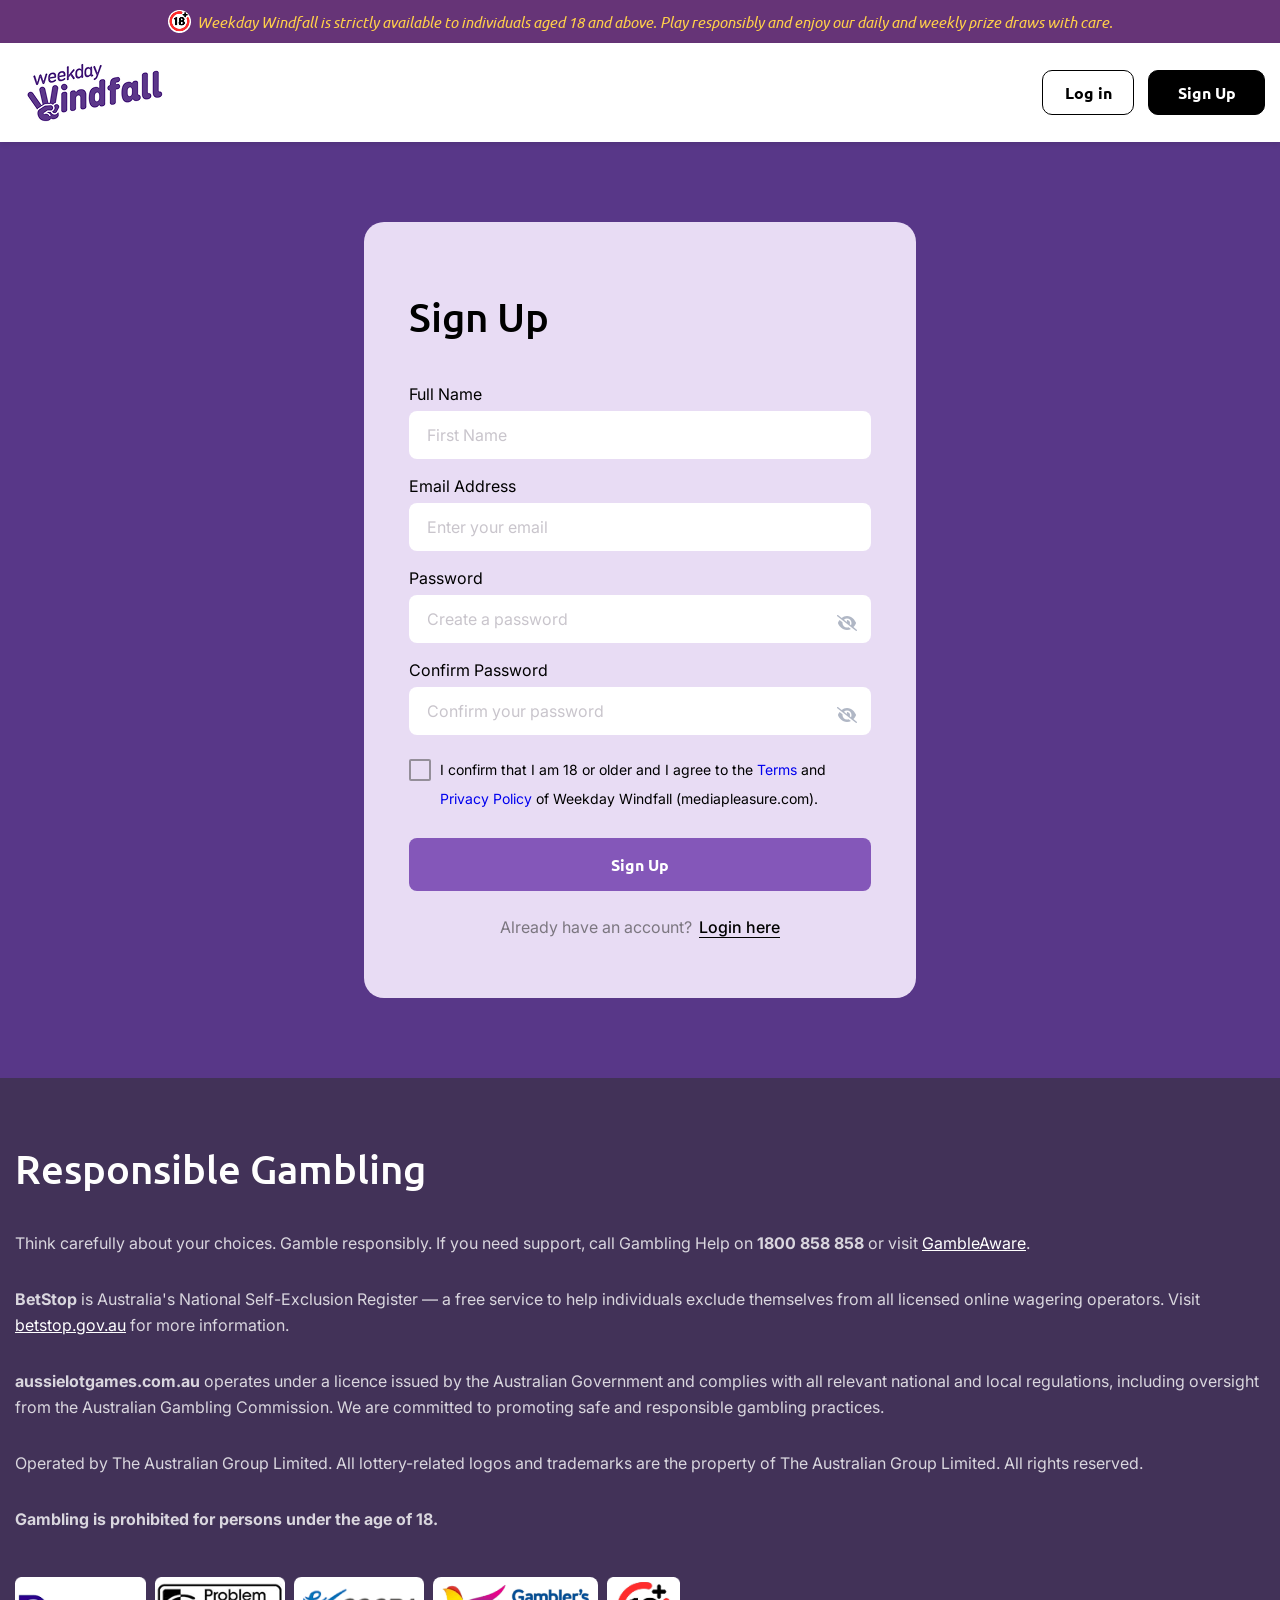
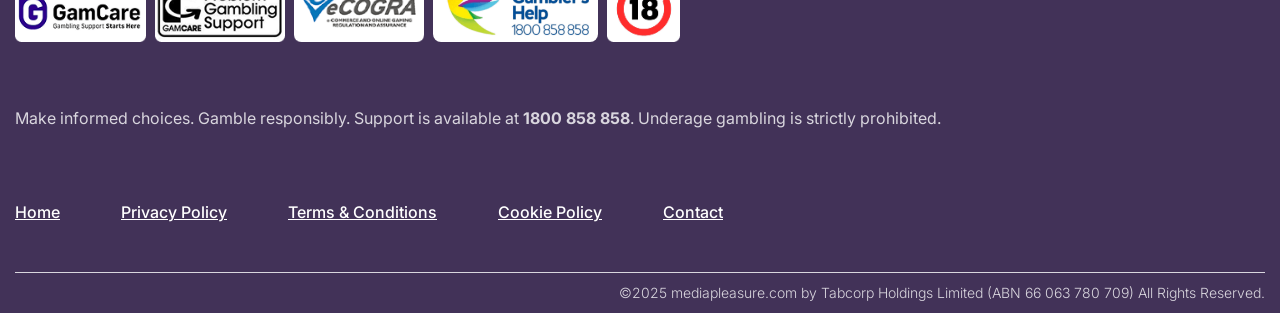
==== commit d0a7486b: "3" ====
--- a/register.html
+++ b/register.html
@@ -93,7 +93,7 @@
 						  <label class="checkboxpart">
 							I confirm that I am 18 or older and I agree to the 
 							<a href="terms.html" target="_blank">Terms</a> and 
-							<a href="privacy-policy.html" target="_blank">Privacy Policy</a> of Powerball (globalbulletins.com).
+							<a href="privacy-policy.html" target="_blank">Privacy Policy</a> of Weekday Windfall (mediapleasure.com).
 							<input type="checkbox" id="termsCheckbox" required>
 							<span class="checkmark"></span>
 						  </label>
--- a/css/responsive.css
+++ b/css/responsive.css
@@ -5,1050 +5,1063 @@
 */
 
 @media screen and (min-width: 1200px) and (max-width: 1279px) {
-.container {
-    padding: 0 30px;
-}
-
-
-
-.bigwinlty-part {
-    background-image: initial;
-}
-
-
-.mbbigwinlty-part {
-    background-repeat: no-repeat;
-    background-position: top;
-    background-size: cover;
-}
-
-.reviewsbox {
-    width: 100%;
-}
-
-.footer-nav ul li a {
-    font-size: 15px;
-}
-
-.footer-nav ul li {
-    padding-right: 34px;
-}
-
-.footerlogos ul li {
-    margin-right: 16px;
-}
-
-.footerlogos ul li a img {
-    height: 53px;
-}
-
-.topbg {
-    max-width: 37%;
-}
-
-.latesthotrlsleft-text {
-    height: 445px;
-}
-
-.latesthotrlsrt-item {
-    gap: 40px;
-    border-radius: 20px;
-    padding: 30px 45px;
-}
-
-.latesthotrlsrt-right ul li {
-    font-size: 16px;
-    width: 40px;
-    height: 40px;
-    line-height: 40px;
-    margin-right: 2px;
-}
-
-.latesthotrlsrt-text p {
-    font-size: 15px;
-}
-
-.joinwinners-left p br {
-    display: none;
-}
-
-}
-
-
-
-
-
-@media screen and (min-width: 992px) and (max-width: 1199px) {
-.container {
-    padding: 0 30px;
-}
-
-.bigwinlty-part {
-    background-image: initial;
-}
-
-
-.mbbigwinlty-part {
-    background-repeat: no-repeat;
-    background-position: top;
-    background-size: cover;
-}
-
-.reviewsbox {
-    width: 100%;
-}
-
-.footer-nav ul li a {
-    font-size: 15px;
-}
-
-.footer-nav ul li {
-    padding-bottom: 39px;
-}
-
-.footer-nav ul li {
-    padding-right: 35px;
-}
-
-.footerlogos ul li {
-    margin-right: 3px;
-}
-
-.footerlogos ul li a img {
-    height: 53px;
-}
-
-
-.topbg {
-    position: absolute;
-    right: 0;
-    top: 0;
-    max-width: 48%;
-}
-
-
-.heropart {
-    gap: 40px;
-}
-
-.lifeLotteryoe-left p {
-    text-align: justify;
-}
-
-.latesthotrls-part {
-    display: block;
-}
-
-.latesthotrlsleft-text {
-    height: initial;
-    margin-bottom: 40px;
-}
-
-.latesthotrls-left {
-    width: 100%;
-}
-
-.latesthotrls-right {
-    width: 100%;
-}
-
-.givefeedback-btn a {
-    font-size: 20px;
-    width: 281px;
-    height: 54px;
-    display: block;
-    line-height: 54px;
-    margin: auto;
-    margin-right: 0;
-}
-
-.ziehharmonika > div {
-    padding: 16px 30px;
-    padding-top: 0px;
-}
-
-
-.newhero-part {
-    gap: 60px;
-}
-
-.lifeLotteryoe-box {
-    padding: 0 10px;
-}
-
-.lifeLotteryoe-boxs {
-    grid-template-columns: repeat(3, 1fr);
-    grid-column-gap: 18px;
-}
-
-
-.lifeLotteryoeitem {
-    padding-right: 35px;
-}
-
-.latesthotrlsrt-box {
-    grid-template-columns: repeat(2, 1fr);
-    grid-row-gap: 30px;
-    grid-column-gap: 30px;
-}
-
-.latesthotrlsrt-item {
-    padding: 32px 35px;
-}
-
-.joinwinners-left p br {
-    display: none;
-}
-
-.playreviews-part {
-    grid-column-gap: 20px;
-}
-
-
-.reviewsboxoitem-text p {
-    font-size: 14px;
-    margin: 0;
-    line-height: 24px;
-}
-
-
-
-
-
-
-}
-
-/*
-====================================
-Small Screen - Tablate
-====================================
-*/
-@media screen and (min-width: 768px) and (max-width: 991px) {
-
-.container {
-    padding: 0 30px;
-}
-
-
-.bigwinlty-part {
-    background-image: initial;
-    display: block;
-}
-
-.bigwinlty-left {
-    width: 100%;
-    margin-bottom: 60px;
-}
-
-.mbbigwinlty-part {
-    background-position: bottom;
-}
-
-.footer-part {
-    display: block;
-}
-
-.footerlogos ul li {
-    margin-right: 20px;
-}
-
-.footerlogos ul li a img {
-    height: 75px;
-}
-
-.footer-nav ul {
-    text-align: left;
-    padding-top: 50px;
-    padding-bottom: 0px;
-}
-
-.footer-nav ul li {
-    display: inline-block;
-    padding-bottom: 0px;
-    margin: 0 0px;
-}
-
-.topbg {
-    position: absolute;
-    right: 0;
-    top: 0;
-    max-width: 58%;
-}
-
-.heropart {
-    display: block;
-}
-
-.latesthotrls-part {
-    display: block;
-}
-
-.latesthotrls-left {
-    width: 100%;
-    margin-bottom: 50px;
-}
-
-.latesthotrlsleft-text {
-    height: initial;
-}
-
-.latesthotrls-right {
-    width: 100%;
-}
-
-.latesthotrlsrt-item {
-    padding: 30px;
-    gap: 30px;
-}
-
-.latesthotrlsrt-right ul li {
-    font-size: 16px;
-    width: 38px;
-    height: 38px;
-    line-height: 38px;
-    margin-right: 2px;
-}
-
-.latesthotrlsrt-right ul {
-    text-align: center;
-}
-
-.reviewsbox {
-    width: 100%;
-}
-
-.playreviews-area {
-    padding: 80px 0;
-}
-
-.faq-heading h2 br {
-    display: none;
-}
-
-.ziehharmonika > div {
-    font-size: 15px;
-    line-height: 27px;
-    padding: 16px 30px;
-    padding-top: 3px;
-}
-
-.footerlogos ul {
-    padding-top: 0px;
-}
-
-.newhero-heading h2 {
-    font-size: 40px;
-    line-height: 41px;
-    padding-bottom: 25px;
-}
-
-.newhero-heading p {
-    font-size: 16px;
-}
-
-.newheroitem1 h3 {
-    font-size: 20px;
-    line-height: 28px;
-    padding-bottom: 18px;
-}
-
-.newheroitem1 p {
-    font-size: 16px;
-}
-
-.newheroitem1 h5 {
-    font-size: 16px;
-    line-height: 28px;
-    padding-bottom: 18px;
-}
-
-.heropart h1 {
-    font-size: 60px;
-    line-height: 75px;
-}
-
-
-.lifeLotteryoe-left h2 {
-    font-size: 30px;
-}
-
-.lifeLotteryoe-box {
-    padding: 0 0px;
-}
-
-
-.lifeLotteryoe-boxs {
-    grid-template-columns: repeat(2, 1fr);
-}
-
-
-.lifeLotteryoe-area {
-    padding-bottom: 80px;
-}
-
-
-.latesthotrlsrt-text h2 {
-    text-align: center;
-}
-
-.latesthotrlsrt-text p {
-    text-align: center;
-}
-
-
-.joinwinners-left {
-    width: 60%;
-}
-
-.joinwinners-right {
-    width: 40%;
-}
-
-.joinwinners-left p br {
-    display: none;
-}
-
-.joinwinners-right img {
-    height: 250px;
-}
-
-.playreviews-hd p br {
-    display: none;
-}
-
-.playreviews-part {
-    grid-template-columns: repeat(2, 1fr);
-    grid-column-gap: 25px;
-    grid-row-gap: 25px;
-    margin-bottom: 0px;
-}
-
-.playreviews-hd {
-    padding-bottom: 40px;
-}
-
-.faq-area {
-    padding: 90px 0;
-    padding-top: 90px;
-}
-
-
-
-}
-
-
-
-/*
-====================================
-Xtra Small Screen - Small Mobile
-====================================
-*/
-@media screen and (max-width: 767px) {
-
-.topheader-area {
-    padding: 5px 10px;
-}
-
-.topheader-left p {
-    font-size: 10px;
-    margin: 0;
-    font-weight: 600;
-    display: flex;
-    text-align: left;
-    line-height: 13px;
-}
-
-.ziehharmonika > div {
-    font-size: 14px;
-    line-height: 24px;
-    padding: 13px 16px;
-    padding-top: 0px;
-}
-
-
-.header-btn ul li a {
-    font-size: 13px;
-    width: 70px;
-    height: 38px;
-    line-height: 38px;
-    font-weight: 600;
-
-}
-
-.header-btn ul li {
-    padding-left: 5px;
-}
-
-.header-logo {
-    width: 30%;
-}
-
-.header-btn {
-    width: 70%;
-}
-
-.header-btn ul li:nth-child(2) a {
-    width: 80px;
-    height: 36px;
-    line-height: 36px;
-}
-
-.header-btn ul li:nth-child(1) a {
-    font-size: 12px;
-    height: 36px;
-    line-height: 36px;
-    width: 70px;
-}
-
-.header-btn ul li:nth-child(2) a {
-    font-size: 12px;
-}
-
-
-
-.header-logo img {
-    display: block;
-    max-width: 100%;
-}
-
-.playreviews-area {
-    padding: 60px 0;
-    padding-bottom: 35px;
-}
-
-.reviewsbox {
-    padding: 35px 20px;
-    width: 100%;
-    border: 1px solid #aaaaaa66;
-}
-
-.playreviews-right {
-    width: 100%;
-    position: relative;
-}
-
-.faq-area {
-    position: relative;
-}
-
-
-.ziehharmonika h3 {
-    font-size: 16px;
-    padding: 17px 16px;
-    margin-bottom: 10px;
-}
-
-.ziehharmonika .collapseIcon img {
-    max-width: 76%;
-}
-
-.ziehharmonika .collapseIcon {
-    right: 12px;
-}
-
-.faq-heading h2 {
-    font-size: 21px;
-    line-height: 40px;
-}
-
-.faq-heading {
-    padding-bottom: 25px;
-}
-
-.footer-area {
-    padding: 40px 0;
-    padding-bottom: 0px;
-}
-
-.footer-part {
-    display: block;
-}
-
-.footertext {
-    padding-top: 0px;
-}
-
-.footertext p {
-    font-size: 14px;
-    font-weight: 400;
-    line-height: 27px;
-    padding-bottom: 12px;
-}
-
-.footertext p br {
-    display: none;
-}
-
-.footerlogos ul {
-    padding-top: 15px;
-    text-align: left;
-    padding-bottom: 35px;
-}
-
-.footerlogos ul li {
-    display: inline-block;
-    margin-right: 2px;
-    padding-bottom: 0px;
-}
-
-.footerlogos ul li a img {
-    max-width: 100%;
-    display: block;
-    margin: auto;
-    height: 37px;
-}
-
-.footer-nav ul {
-    padding-top: 25px;
-    padding-bottom: 0px;
-}
-
-.footer-nav ul li {
-    display: inline-block;
-    padding-right: 8px;
-    padding-bottom: 25px;
-}
-
-.footer-nav ul li a {
-    font-size: 14px;
-}
-
-.footer-copyright {
-    padding: 12px 5px;
-    margin-top: 10px;
-}
-
-.footer-copyright p {
-    font-size: 12px;
-}
-
-.rbmeftpd-right p a {
-    font-size: 12px;
-}
-
-.topbg {
-    position: absolute;
-    right: 0;
-    top: 0;
-    max-width: 80%;
-}
-
-.container {
-    padding: 0 16px;
-}
-
-
-.hero-area {
-    padding: 40px 0;
-}
-
-.heropart {
-    display: block;
-}
-
-.lifeLotteryoe-area {
-    padding: 40px 0;
-}
-
-.lifeLotteryoe-left h2 {
-    font-size: 22px;
-    line-height: 30px;
-    padding-bottom: 15px;
-}
-
-.lifeLotteryoe-box {
-    padding: 0 0px;
-}
-
-.lifeLotteryoe-left p {
-    font-size: 14px;
-    line-height: 28px;
-    margin: 0;
-    text-align: center;
-}
-
-.lifeLotteryoe-left {
-    padding-bottom: 40px;
-}
-
-.lifeLotteryoeitem {
-    padding: 20px 15px;
-    border-radius: 15px;
-    height: 106px;
-    padding-right: 15px;
-}
-
-.lifeLotteryoeitem h3 {
-    font-size: 17px;
-    margin: 0;
-    line-height: 26px;
-}
-
-.lifeLotteryoeitem p {
-    font-size: 12px;
-    line-height: 20px;
-    padding-top: 0px;
-}
-
-.lifeLotteryoe-boxs {
-    grid-row-gap: 20px;
-    grid-template-columns: repeat(1, 1fr);
-}
-
-.lifeLotteryoeitem img {
-    height: 80px;
-}
-
-.latesthotrls-area {
-    padding: 40px 0;
-}
-
-.latesthotrls-part {
-    display: block;
-}
-
-.latesthotrls-left {
-    width: 100%;
-    margin-bottom: 0px;
-}
-
-.latesthotrlsleft-text {
-    height: initial;
-}
-
-.latesthotrlsleft-text h2 {
-    font-size: 24px;
-    margin: 0;
-    line-height: 39px;
-    padding-bottom: 12px;
-}
-
-.latesthotrlsleft-text p {
-    font-size: 14px;
-    font-weight: 400;
-    line-height: 25px;
-}
-
-.latesthotrls-right {
-    width: 100%;
-}
-
-.latesthotrlsrt-item {
-    display: block;
-    border-radius: 15px;
-    padding: 30px 15px;
-    height: initial;
-}
-
-.latesthotrlsrt-text {
-    width: 100%;
-    margin-bottom: 18px;
-}
-
-.latesthotrlsrt-right {
-    width: 100%;
-}
-
-.latesthotrlsrt-text h2 {
-    font-size: 20px;
-    line-height: 30px;
-    text-align: center;
-}
-
-.latesthotrlsrt-text p {
-    font-size: 14px;
-    line-height: 24px;
-    padding-top: 8px;
-    text-align: center;
-}
-
-
-.latesthotrlsrt-right ul li {
-    font-size: 13px;
-    width: 27px;
-    height: 27px;
-    line-height: 27px;
-    margin-right: 0px;
-    margin: 0 1px;
-}
-
-.latesthotrlsrt-right ul {
-    text-align: center;
-    padding-top: 0px;
-}
-
-.latesthotrlsrt-box {
-    grid-row-gap: 25px;
-}
-
-.responsiblegambling-part h2 {
-    font-size: 25px;
-    line-height: 35px;
-    padding-bottom: 20px;
-}
-
-
-.responsiblegambling-part p {
-    font-size: 14px;
-    font-weight: 400;
-    margin: 0;
-    line-height: 23px;
-    padding-bottom: 15px;
-}
-
-.responsiblegambling-part p br {
-    display: none;
-}
-
-.popupform-hd h2 {
-    font-size: 28px;
-}
-
-.popupform-hd {
-    padding-bottom: 18px;
-}
-
-.newherott-area {
-    padding: 40px 0;
-}
-
-
-.newhero-right {
-    width: 100%;
-}
-
-.newhero-heading h2 {
-    font-size: 30px;
-    line-height: 35px;
-    padding-bottom: 16px;
-}
-
-.newhero-heading p {
-    font-size: 16px;
-}
-
-
-.newhero-heading {
-    padding-bottom: 40px;
-}
-
-.newheroitem1 h3 {
-    font-size: 18px;
-    font-weight: 600;
-    line-height: 25px;
-    padding-bottom: 14px;
-}
-
-.newheroitem1 p {
-    font-size: 15px;
-    margin: 0;
-    line-height: 25px;
-    font-weight: 400;
-}
-
-.newheroitem1 p br {
-    display: none;
-}
-
-.newheroitem1 h5 {
-    font-size: 15px;
-    line-height: 25px;
-    font-weight: 400;
-    padding-bottom: 10px;
-}
-
-.heropart {
-    background-image: inherit;
-    padding: 80px 20px;
-    padding-top: 80px;
-    border-radius: 20px;
-}
-
-.heropart h1 {
-    font-size: 39px;
-    line-height: 52px;
-    padding-bottom: 18px;
-}
-
-.heropart p br {
-    display: none;
-}
-
-.heropart p {
-    font-size: 12px;
-    line-height: 25px;
-}
-
-.heropart a {
-    font-size: 14px;
-    padding: 10px 25px;
-    border-radius: 10px;
-    margin-top: 22px;
-}
-
-
-.joinwinners-area {
-    padding: 45px 0;
-    padding-bottom: 0px;
-}
-
-.joinwinners-part {
-    display: block;
-    border-radius: 20px;
-    box-sizing: border-box;
-    padding: 40px 25px;
-}
-
-.joinwinners-left {
-    width: 100%;
-}
-
-.joinwinners-right {
-    width: 100%;
-    margin-top: 50px;
-}
-
-.joinwinners-left h2 {
-    font-size: 25px;
-    line-height: 35px;
-    padding-bottom: 12px;
-}
-
-.joinwinners-left h6 {
-    font-size: 16px;
-    padding-bottom: 15px;
-    line-height: 26px;
-}
-
-.joinwinners-left p {
-    font-size: 14px;
-    margin: 0;
-    font-weight: 300;
-    line-height: 22px;
-}
-
-.joinwinners-left a {
-    font-size: 14px;
-    font-weight: bold;
-    width: 130px;
-    height: 40px;
-    display: block;
-    line-height: 40px;
-    text-align: center;
-    border-radius: 10px;
-    margin-top: 25px;
-}
-
-.joinwinners-right img {
-    height: 240px;
-}
-
-.playreviews-hd h2 {
-    font-size: 25px;
-    padding-bottom: 18px;
-    text-align: center;
-}
-
-.playreviews-hd p br {
-    display: none;
-}
-
-.playreviews-hd p {
-    font-size: 14px;
-    line-height: 23px;
-    font-weight: 400;
-}
-
-.playreviews-hd {
-    padding-bottom: 35px;
-}
-
-
-.playreviews-part {
-    grid-template-columns: repeat(1, 1fr);
-    grid-column-gap: 29px;
-    grid-row-gap: 22px;
-    margin-bottom: -204px;
-}
-
-.reviewsboxoitem-text p {
-    font-size: 14px;
-    margin: 0;
-    line-height: 24px;
-}
-
-.reviewsbox-rating p {
-    font-size: 16px;
-    padding-top: 21px;
-    padding-bottom: 23px;
-}
-
-.reviewsbox-rating p img {
-    height: 20px;
-    display: block;
-    margin-left: 8px;
-    padding-top: 1px;
-}
-
-.faq-area {
-    padding-top: 215px;
-    padding-bottom: 40px;
-}
-
-.form-area {
-    padding: 40px 0px;
-    padding-top: 40px;
-}
-
-.formbox {
-    width: 100%;
-    display: block;
-    margin: auto;
-    padding: 40px 20px;
-    padding-bottom: 40px;
-    border-radius: 15px;
-}
-
-.checkboxpart br {
-    display: none;
-}
-
-.formheading h2 {
-    font-size: 34px;
-}
-
-.fromitems p {
-    font-size: 12px;
-}
-
-.checkboxpart {
-    user-select: none;
-    font-size: 12px;
-}
-
-.fromitem3 h6 {
-    font-size: 12px;
-    line-height: 20px;
-}
-
-.fromitem3 {
-    padding-top: 14px;
-}
-
-.maincheckbox {
-    padding-bottom: 40px;
-}
-
-.forgotps p a {
-    font-size: 12px;
-    line-height: 14px;
-}
-
-.fromitems h5 {
-    font-size: 14px;
-}
-
-
-
-
-}+    .container {
+        padding: 0 30px;
+    }
+    
+    
+    
+    .bigwinlty-part {
+        background-image: initial;
+    }
+    
+    
+    .mbbigwinlty-part {
+        background-repeat: no-repeat;
+        background-position: top;
+        background-size: cover;
+    }
+    
+    .reviewsbox {
+        width: 100%;
+    }
+    
+    .footer-nav ul li a {
+        font-size: 15px;
+    }
+    
+    .footer-nav ul li {
+        padding-right: 34px;
+    }
+    
+    .footerlogos ul li {
+        margin-right: 16px;
+    }
+    
+    .footerlogos ul li a img {
+        height: 53px;
+    }
+    
+    .topbg {
+        max-width: 37%;
+    }
+    
+    .latesthotrlsleft-text {
+        height: 445px;
+    }
+    
+    .latesthotrlsrt-item {
+        gap: 40px;
+        border-radius: 20px;
+        padding: 30px 45px;
+    }
+    
+    .latesthotrlsrt-right ul li {
+        font-size: 16px;
+        width: 40px;
+        height: 40px;
+        line-height: 40px;
+        margin-right: 2px;
+    }
+    
+    .latesthotrlsrt-text p {
+        font-size: 15px;
+    }
+    
+    .joinwinners-left p br {
+        display: none;
+    }
+    
+    }
+    
+    
+    
+    
+    
+    @media screen and (min-width: 992px) and (max-width: 1199px) {
+    .container {
+        padding: 0 30px;
+    }
+    
+    .bigwinlty-part {
+        background-image: initial;
+    }
+    
+    
+    .mbbigwinlty-part {
+        background-repeat: no-repeat;
+        background-position: top;
+        background-size: cover;
+    }
+    
+    .reviewsbox {
+        width: 100%;
+    }
+    
+    .footer-nav ul li a {
+        font-size: 15px;
+    }
+    
+    .footer-nav ul li {
+        padding-bottom: 39px;
+    }
+    
+    .footer-nav ul li {
+        padding-right: 35px;
+    }
+    
+    .footerlogos ul li {
+        margin-right: 3px;
+    }
+    
+    .footerlogos ul li a img {
+        height: 53px;
+    }
+    
+    
+    .topbg {
+        position: absolute;
+        right: 0;
+        top: 0;
+        max-width: 48%;
+    }
+    
+    
+    .heropart {
+        gap: 40px;
+    }
+    
+    .lifeLotteryoe-left p {
+        text-align: justify;
+    }
+    
+    .latesthotrls-part {
+        display: block;
+    }
+    
+    .latesthotrlsleft-text {
+        height: initial;
+        margin-bottom: 40px;
+    }
+    
+    .latesthotrls-left {
+        width: 100%;
+    }
+    
+    .latesthotrls-right {
+        width: 100%;
+    }
+    
+    .givefeedback-btn a {
+        font-size: 20px;
+        width: 281px;
+        height: 54px;
+        display: block;
+        line-height: 54px;
+        margin: auto;
+        margin-right: 0;
+    }
+    
+    .ziehharmonika > div {
+        padding: 16px 30px;
+        padding-top: 0px;
+    }
+    
+    
+    .newhero-part {
+        gap: 60px;
+    }
+    
+    .lifeLotteryoe-box {
+        padding: 0 10px;
+    }
+    
+    .lifeLotteryoe-boxs {
+        grid-template-columns: repeat(3, 1fr);
+        grid-column-gap: 18px;
+    }
+    
+    
+    .lifeLotteryoeitem {
+        padding-right: 35px;
+    }
+    
+    .latesthotrlsrt-box {
+        grid-template-columns: repeat(2, 1fr);
+        grid-row-gap: 30px;
+        grid-column-gap: 30px;
+    }
+    
+    .latesthotrlsrt-item {
+        padding: 32px 35px;
+    }
+    
+    .joinwinners-left p br {
+        display: none;
+    }
+    
+    .playreviews-part {
+        grid-column-gap: 20px;
+    }
+    
+    
+    .reviewsboxoitem-text p {
+        font-size: 14px;
+        margin: 0;
+        line-height: 24px;
+    }
+    
+    
+    
+    
+    
+    
+    }
+    
+    /*
+    ====================================
+    Small Screen - Tablate
+    ====================================
+    */
+    @media screen and (min-width: 768px) and (max-width: 991px) {
+    
+    .container {
+        padding: 0 30px;
+    }
+    
+    
+    .bigwinlty-part {
+        background-image: initial;
+        display: block;
+    }
+    
+    .bigwinlty-left {
+        width: 100%;
+        margin-bottom: 60px;
+    }
+    
+    .mbbigwinlty-part {
+        background-position: bottom;
+    }
+    
+    .footer-part {
+        display: block;
+    }
+    
+    .footerlogos ul li {
+        margin-right: 20px;
+    }
+    
+    .footerlogos ul li a img {
+        height: 75px;
+    }
+    
+    .footer-nav ul {
+        text-align: left;
+        padding-top: 50px;
+        padding-bottom: 0px;
+    }
+    
+    .footer-nav ul li {
+        display: inline-block;
+        padding-bottom: 0px;
+        margin: 0 0px;
+    }
+    
+    .topbg {
+        position: absolute;
+        right: 0;
+        top: 0;
+        max-width: 58%;
+    }
+    
+    .heropart {
+        display: block;
+    }
+    
+    .latesthotrls-part {
+        display: block;
+    }
+    
+    .latesthotrls-left {
+        width: 100%;
+        margin-bottom: 50px;
+    }
+    
+    .latesthotrlsleft-text {
+        height: initial;
+    }
+    
+    .latesthotrls-right {
+        width: 100%;
+    }
+    
+    .latesthotrlsrt-item {
+        padding: 30px;
+        gap: 30px;
+    }
+    
+    .latesthotrlsrt-right ul li {
+        font-size: 16px;
+        width: 38px;
+        height: 38px;
+        line-height: 38px;
+        margin-right: 2px;
+    }
+    
+    .latesthotrlsrt-right ul {
+        text-align: center;
+    }
+    
+    .reviewsbox {
+        width: 100%;
+    }
+    
+    .playreviews-area {
+        padding: 80px 0;
+    }
+    
+    .faq-heading h2 br {
+        display: none;
+    }
+    
+    .ziehharmonika > div {
+        font-size: 15px;
+        line-height: 27px;
+        padding: 16px 30px;
+        padding-top: 3px;
+    }
+    
+    .footerlogos ul {
+        padding-top: 0px;
+    }
+    
+    .newhero-heading h2 {
+        font-size: 40px;
+        line-height: 41px;
+        padding-bottom: 25px;
+    }
+    
+    .newhero-heading p {
+        font-size: 16px;
+    }
+    
+    .newheroitem1 h3 {
+        font-size: 20px;
+        line-height: 28px;
+        padding-bottom: 18px;
+    }
+    
+    .newheroitem1 p {
+        font-size: 16px;
+    }
+    
+    .newheroitem1 h5 {
+        font-size: 16px;
+        line-height: 28px;
+        padding-bottom: 18px;
+    }
+    
+    .heropart h1 {
+        font-size: 60px;
+        line-height: 75px;
+    }
+    
+    
+    .lifeLotteryoe-left h2 {
+        font-size: 30px;
+    }
+    
+    .lifeLotteryoe-box {
+        padding: 0 0px;
+    }
+    
+    
+    .lifeLotteryoe-boxs {
+        grid-template-columns: repeat(2, 1fr);
+    }
+    
+    
+    .lifeLotteryoe-area {
+        padding-bottom: 80px;
+    }
+    
+    
+    .latesthotrlsrt-text h2 {
+        text-align: center;
+    }
+    
+    .latesthotrlsrt-text p {
+        text-align: center;
+    }
+    
+    
+    .joinwinners-left {
+        width: 60%;
+    }
+    
+    .joinwinners-right {
+        width: 40%;
+    }
+    
+    .joinwinners-left p br {
+        display: none;
+    }
+    
+    .joinwinners-right img {
+        height: 250px;
+    }
+    
+    .playreviews-hd p br {
+        display: none;
+    }
+    
+    .playreviews-part {
+        grid-template-columns: repeat(2, 1fr);
+        grid-column-gap: 25px;
+        grid-row-gap: 25px;
+        margin-bottom: 0px;
+    }
+    
+    .playreviews-hd {
+        padding-bottom: 40px;
+    }
+    
+    .faq-area {
+        padding: 90px 0;
+        padding-top: 90px;
+    }
+    
+    
+    
+    }
+    
+    
+    
+    /*
+    ====================================
+    Xtra Small Screen - Small Mobile
+    ====================================
+    */
+    @media screen and (max-width: 767px) {
+    
+    .topheader-area {
+        padding: 5px 10px;
+    }
+    .topheader-left {
+        display: unset;
+    }
+    .topheader-left p {
+        font-size: 10px;
+        margin: 0;
+        font-weight: 500;
+        text-align: center;
+        line-height: 13px;
+        display: list-item;
+        align-items: center;
+        justify-content: center;
+        position: relative;
+        top: -3px;
+    }
+    .topheader-left p img {
+        width: 14px;
+        height: 14px;
+        display: unset;
+        margin-right: 0px;
+        position: relative;
+        top: 5px;
+    }
+    .ziehharmonika > div {
+        font-size: 14px;
+        line-height: 24px;
+        padding: 13px 16px;
+        padding-top: 0px;
+    }
+    
+    
+    .header-btn ul li a {
+        font-size: 13px;
+        width: 70px;
+        height: 38px;
+        line-height: 38px;
+        font-weight: 600;
+    
+    }
+    
+    .header-btn ul li {
+        padding-left: 5px;
+    }
+    
+    .header-logo {
+        width: 30%;
+    }
+    
+    .header-btn {
+        width: 70%;
+    }
+    
+    .header-btn ul li:nth-child(2) a {
+        width: 80px;
+        height: 36px;
+        line-height: 36px;
+    }
+    
+    .header-btn ul li:nth-child(1) a {
+        font-size: 12px;
+        height: 36px;
+        line-height: 36px;
+        width: 70px;
+    }
+    
+    .header-btn ul li:nth-child(2) a {
+        font-size: 12px;
+    }
+    
+    
+    
+    .header-logo img {
+        display: block;
+        max-width: 100%;
+    }
+    
+    .playreviews-area {
+        padding: 60px 0;
+        padding-bottom: 35px;
+    }
+    
+    .reviewsbox {
+        padding: 35px 20px;
+        width: 100%;
+        border: 1px solid #aaaaaa66;
+    }
+    
+    .playreviews-right {
+        width: 100%;
+        position: relative;
+    }
+    
+    .faq-area {
+        position: relative;
+    }
+    
+    
+    .ziehharmonika h3 {
+        font-size: 16px;
+        padding: 17px 16px;
+        margin-bottom: 10px;
+    }
+    
+    .ziehharmonika .collapseIcon img {
+        max-width: 76%;
+    }
+    
+    .ziehharmonika .collapseIcon {
+        right: 12px;
+    }
+    
+    .faq-heading h2 {
+        font-size: 21px;
+        line-height: 40px;
+    }
+    
+    .faq-heading {
+        padding-bottom: 25px;
+    }
+    
+    .footer-area {
+        padding: 40px 0;
+        padding-bottom: 0px;
+    }
+    
+    .footer-part {
+        display: block;
+    }
+    
+    .footertext {
+        padding-top: 0px;
+    }
+    
+    .footertext p {
+        font-size: 14px;
+        font-weight: 400;
+        line-height: 27px;
+        padding-bottom: 12px;
+    }
+    
+    .footertext p br {
+        display: none;
+    }
+    
+    .footerlogos ul {
+        padding-top: 15px;
+        text-align: left;
+        padding-bottom: 35px;
+    }
+    
+    .footerlogos ul li {
+        display: inline-block;
+        margin-right: 2px;
+        padding-bottom: 0px;
+    }
+    
+    .footerlogos ul li a img {
+        max-width: 100%;
+        display: block;
+        margin: auto;
+        height: 37px;
+    }
+    
+    .footer-nav ul {
+        padding-top: 25px;
+        padding-bottom: 0px;
+    }
+    
+    .footer-nav ul li {
+        display: inline-block;
+        padding-right: 8px;
+        padding-bottom: 25px;
+    }
+    
+    .footer-nav ul li a {
+        font-size: 14px;
+    }
+    
+    .footer-copyright {
+        padding: 12px 5px;
+        margin-top: 10px;
+    }
+    
+    .footer-copyright p {
+        font-size: 12px;
+    }
+    
+    .rbmeftpd-right p a {
+        font-size: 12px;
+    }
+    
+    .topbg {
+        position: absolute;
+        right: 0;
+        top: 0;
+        max-width: 80%;
+    }
+    
+    .container {
+        padding: 0 16px;
+    }
+    
+    
+    .hero-area {
+        padding: 40px 0;
+    }
+    
+    .heropart {
+        display: block;
+    }
+    
+    .lifeLotteryoe-area {
+        padding: 40px 0;
+    }
+    
+    .lifeLotteryoe-left h2 {
+        font-size: 22px;
+        line-height: 30px;
+        padding-bottom: 15px;
+    }
+    
+    .lifeLotteryoe-box {
+        padding: 0 0px;
+    }
+    
+    .lifeLotteryoe-left p {
+        font-size: 14px;
+        line-height: 28px;
+        margin: 0;
+        text-align: center;
+    }
+    
+    .lifeLotteryoe-left {
+        padding-bottom: 40px;
+    }
+    
+    .lifeLotteryoeitem {
+        padding: 20px 15px;
+        border-radius: 15px;
+        height: 106px;
+        padding-right: 15px;
+    }
+    
+    .lifeLotteryoeitem h3 {
+        font-size: 17px;
+        margin: 0;
+        line-height: 26px;
+    }
+    
+    .lifeLotteryoeitem p {
+        font-size: 12px;
+        line-height: 20px;
+        padding-top: 0px;
+    }
+    
+    .lifeLotteryoe-boxs {
+        grid-row-gap: 20px;
+        grid-template-columns: repeat(1, 1fr);
+    }
+    
+    .lifeLotteryoeitem img {
+        height: 80px;
+    }
+    
+    .latesthotrls-area {
+        padding: 40px 0;
+    }
+    
+    .latesthotrls-part {
+        display: block;
+    }
+    
+    .latesthotrls-left {
+        width: 100%;
+        margin-bottom: 0px;
+    }
+    
+    .latesthotrlsleft-text {
+        height: initial;
+    }
+    
+    .latesthotrlsleft-text h2 {
+        font-size: 24px;
+        margin: 0;
+        line-height: 39px;
+        padding-bottom: 12px;
+    }
+    
+    .latesthotrlsleft-text p {
+        font-size: 14px;
+        font-weight: 400;
+        line-height: 25px;
+    }
+    
+    .latesthotrls-right {
+        width: 100%;
+    }
+    
+    .latesthotrlsrt-item {
+        display: block;
+        border-radius: 15px;
+        padding: 30px 15px;
+        height: initial;
+    }
+    
+    .latesthotrlsrt-text {
+        width: 100%;
+        margin-bottom: 18px;
+    }
+    
+    .latesthotrlsrt-right {
+        width: 100%;
+    }
+    
+    .latesthotrlsrt-text h2 {
+        font-size: 20px;
+        line-height: 30px;
+        text-align: center;
+    }
+    
+    .latesthotrlsrt-text p {
+        font-size: 14px;
+        line-height: 24px;
+        padding-top: 8px;
+        text-align: center;
+    }
+    
+    
+    .latesthotrlsrt-right ul li {
+        font-size: 13px;
+        width: 27px;
+        height: 27px;
+        line-height: 27px;
+        margin-right: 0px;
+        margin: 0 1px;
+    }
+    
+    .latesthotrlsrt-right ul {
+        text-align: center;
+        padding-top: 0px;
+    }
+    
+    .latesthotrlsrt-box {
+        grid-row-gap: 25px;
+    }
+    
+    .responsiblegambling-part h2 {
+        font-size: 25px;
+        line-height: 35px;
+        padding-bottom: 20px;
+    }
+    
+    
+    .responsiblegambling-part p {
+        font-size: 14px;
+        font-weight: 400;
+        margin: 0;
+        line-height: 23px;
+        padding-bottom: 15px;
+    }
+    
+    .responsiblegambling-part p br {
+        display: none;
+    }
+    
+    .popupform-hd h2 {
+        font-size: 28px;
+    }
+    
+    .popupform-hd {
+        padding-bottom: 18px;
+    }
+    
+    .newherott-area {
+        padding: 40px 0;
+    }
+    
+    
+    .newhero-right {
+        width: 100%;
+    }
+    
+    .newhero-heading h2 {
+        font-size: 30px;
+        line-height: 35px;
+        padding-bottom: 16px;
+    }
+    
+    .newhero-heading p {
+        font-size: 16px;
+    }
+    
+    
+    .newhero-heading {
+        padding-bottom: 40px;
+    }
+    
+    .newheroitem1 h3 {
+        font-size: 18px;
+        font-weight: 600;
+        line-height: 25px;
+        padding-bottom: 14px;
+    }
+    
+    .newheroitem1 p {
+        font-size: 15px;
+        margin: 0;
+        line-height: 25px;
+        font-weight: 400;
+    }
+    
+    .newheroitem1 p br {
+        display: none;
+    }
+    
+    .newheroitem1 h5 {
+        font-size: 15px;
+        line-height: 25px;
+        font-weight: 400;
+        padding-bottom: 10px;
+    }
+    
+    .heropart {
+        background-image: inherit;
+        padding: 80px 20px;
+        padding-top: 80px;
+        border-radius: 20px;
+    }
+    
+    .heropart h1 {
+        font-size: 39px;
+        line-height: 52px;
+        padding-bottom: 18px;
+    }
+    
+    .heropart p br {
+        display: none;
+    }
+    
+    .heropart p {
+        font-size: 12px;
+        line-height: 25px;
+    }
+    
+    .heropart a {
+        font-size: 14px;
+        padding: 10px 25px;
+        border-radius: 10px;
+        margin-top: 22px;
+    }
+    
+    
+    .joinwinners-area {
+        padding: 45px 0;
+        padding-bottom: 0px;
+    }
+    
+    .joinwinners-part {
+        display: block;
+        border-radius: 20px;
+        box-sizing: border-box;
+        padding: 40px 25px;
+    }
+    
+    .joinwinners-left {
+        width: 100%;
+    }
+    
+    .joinwinners-right {
+        width: 100%;
+        margin-top: 50px;
+    }
+    
+    .joinwinners-left h2 {
+        font-size: 25px;
+        line-height: 35px;
+        padding-bottom: 12px;
+    }
+    
+    .joinwinners-left h6 {
+        font-size: 16px;
+        padding-bottom: 15px;
+        line-height: 26px;
+    }
+    
+    .joinwinners-left p {
+        font-size: 14px;
+        margin: 0;
+        font-weight: 300;
+        line-height: 22px;
+    }
+    
+    .joinwinners-left a {
+        font-size: 14px;
+        font-weight: bold;
+        width: 130px;
+        height: 40px;
+        display: block;
+        line-height: 40px;
+        text-align: center;
+        border-radius: 10px;
+        margin-top: 25px;
+    }
+    
+    .joinwinners-right img {
+        height: 240px;
+    }
+    
+    .playreviews-hd h2 {
+        font-size: 25px;
+        padding-bottom: 18px;
+        text-align: center;
+    }
+    
+    .playreviews-hd p br {
+        display: none;
+    }
+    
+    .playreviews-hd p {
+        font-size: 14px;
+        line-height: 23px;
+        font-weight: 400;
+    }
+    
+    .playreviews-hd {
+        padding-bottom: 35px;
+    }
+    
+    
+    .playreviews-part {
+        grid-template-columns: repeat(1, 1fr);
+        grid-column-gap: 29px;
+        grid-row-gap: 22px;
+        margin-bottom: -204px;
+    }
+    
+    .reviewsboxoitem-text p {
+        font-size: 14px;
+        margin: 0;
+        line-height: 24px;
+    }
+    
+    .reviewsbox-rating p {
+        font-size: 16px;
+        padding-top: 21px;
+        padding-bottom: 23px;
+    }
+    
+    .reviewsbox-rating p img {
+        height: 20px;
+        display: block;
+        margin-left: 8px;
+        padding-top: 1px;
+    }
+    
+    .faq-area {
+        padding-top: 215px;
+        padding-bottom: 40px;
+    }
+    
+    .form-area {
+        padding: 40px 0px;
+        padding-top: 40px;
+    }
+    
+    .formbox {
+        width: 100%;
+        display: block;
+        margin: auto;
+        padding: 40px 20px;
+        padding-bottom: 40px;
+        border-radius: 15px;
+    }
+    
+    .checkboxpart br {
+        display: none;
+    }
+    
+    .formheading h2 {
+        font-size: 34px;
+    }
+    
+    .fromitems p {
+        font-size: 12px;
+    }
+    
+    .checkboxpart {
+        user-select: none;
+        font-size: 12px;
+    }
+    
+    .fromitem3 h6 {
+        font-size: 12px;
+        line-height: 20px;
+    }
+    
+    .fromitem3 {
+        padding-top: 14px;
+    }
+    
+    .maincheckbox {
+        padding-bottom: 40px;
+    }
+    
+    .forgotps p a {
+        font-size: 12px;
+        line-height: 14px;
+    }
+    
+    .fromitems h5 {
+        font-size: 14px;
+    }
+    
+    
+    
+    
+    }
